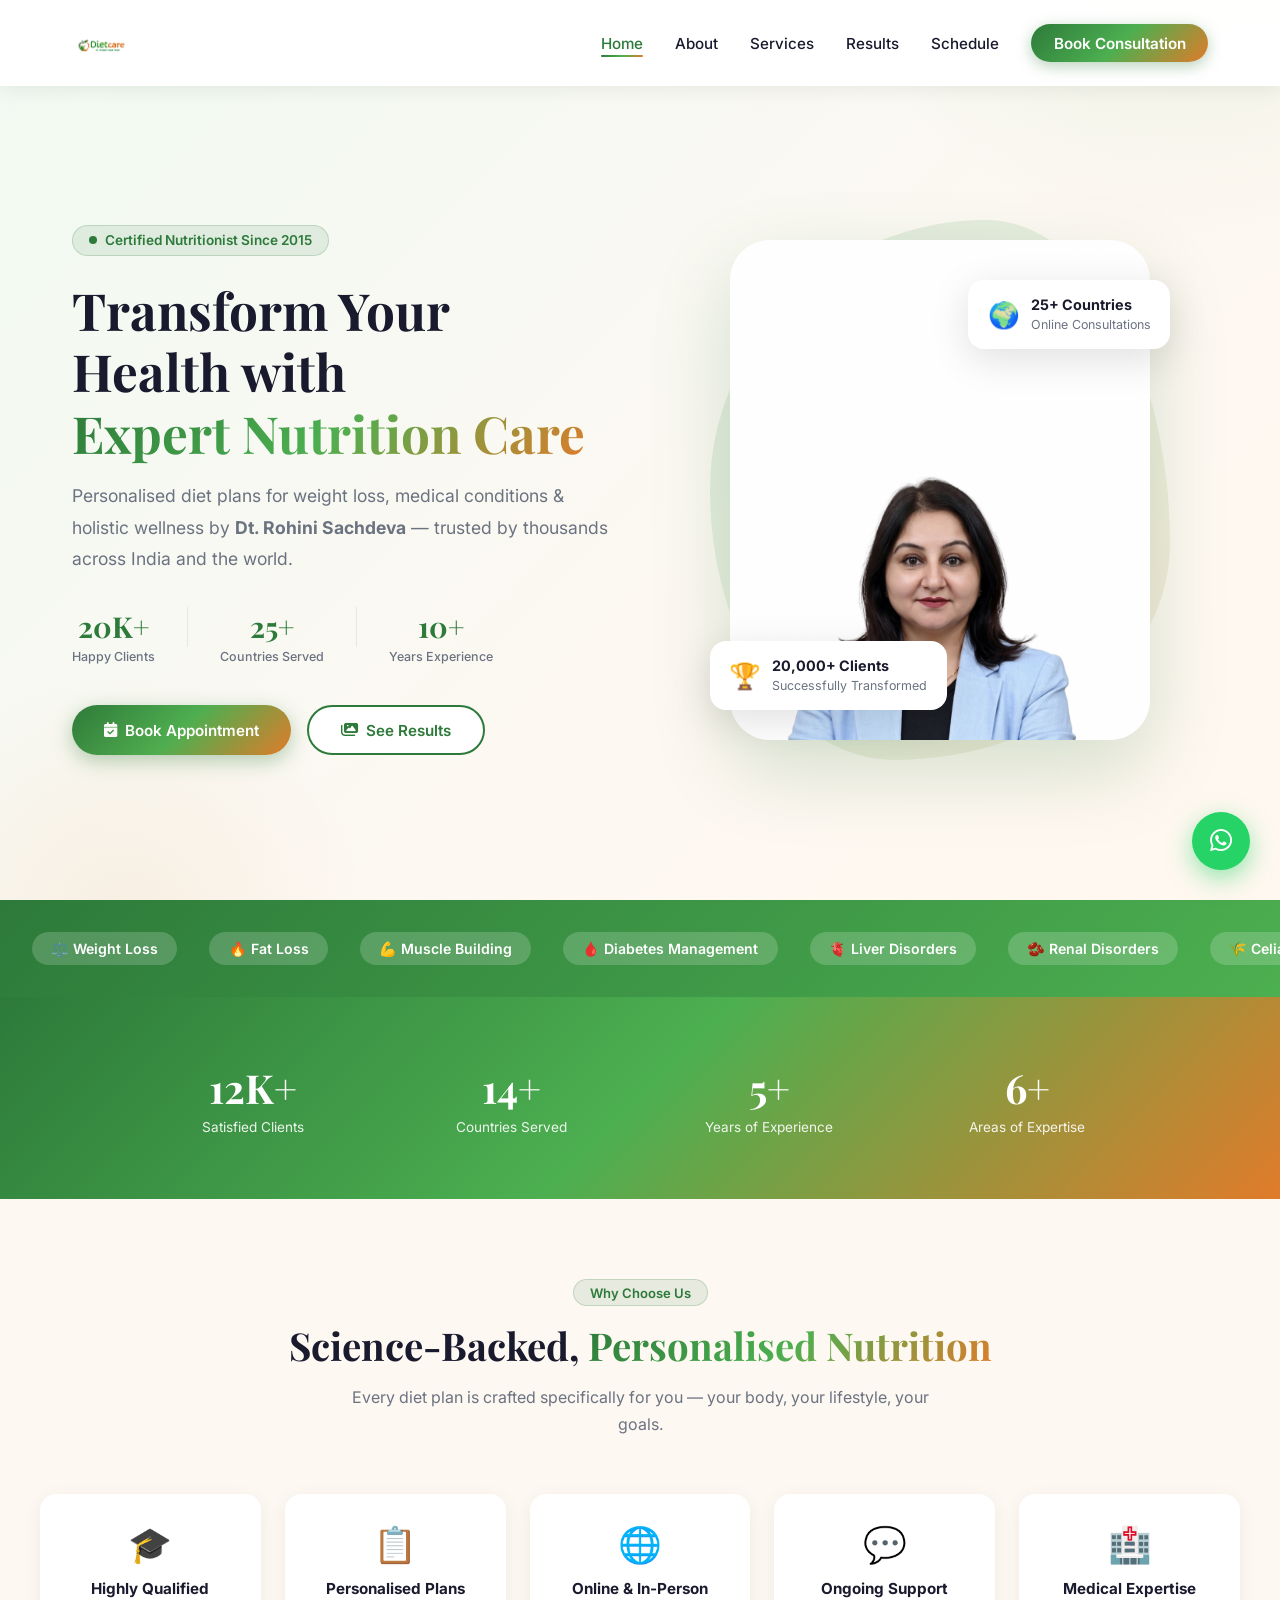
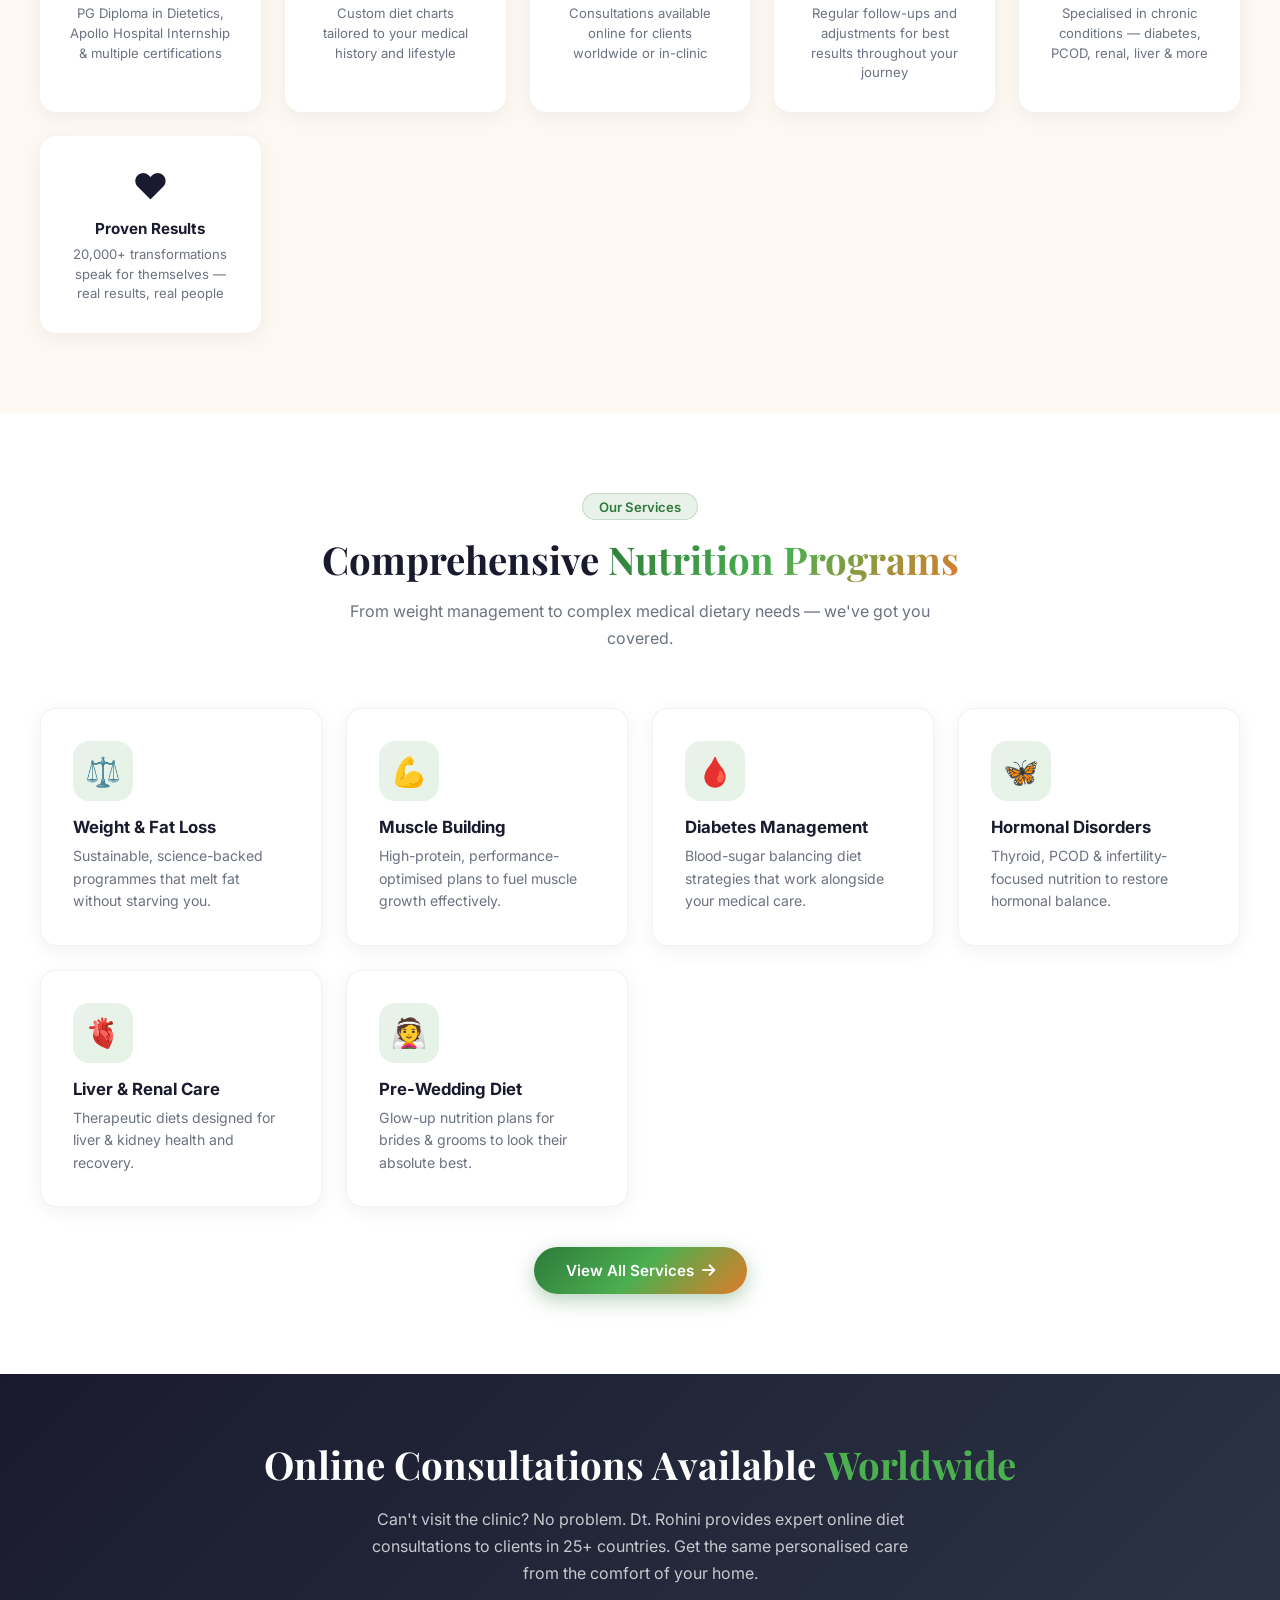
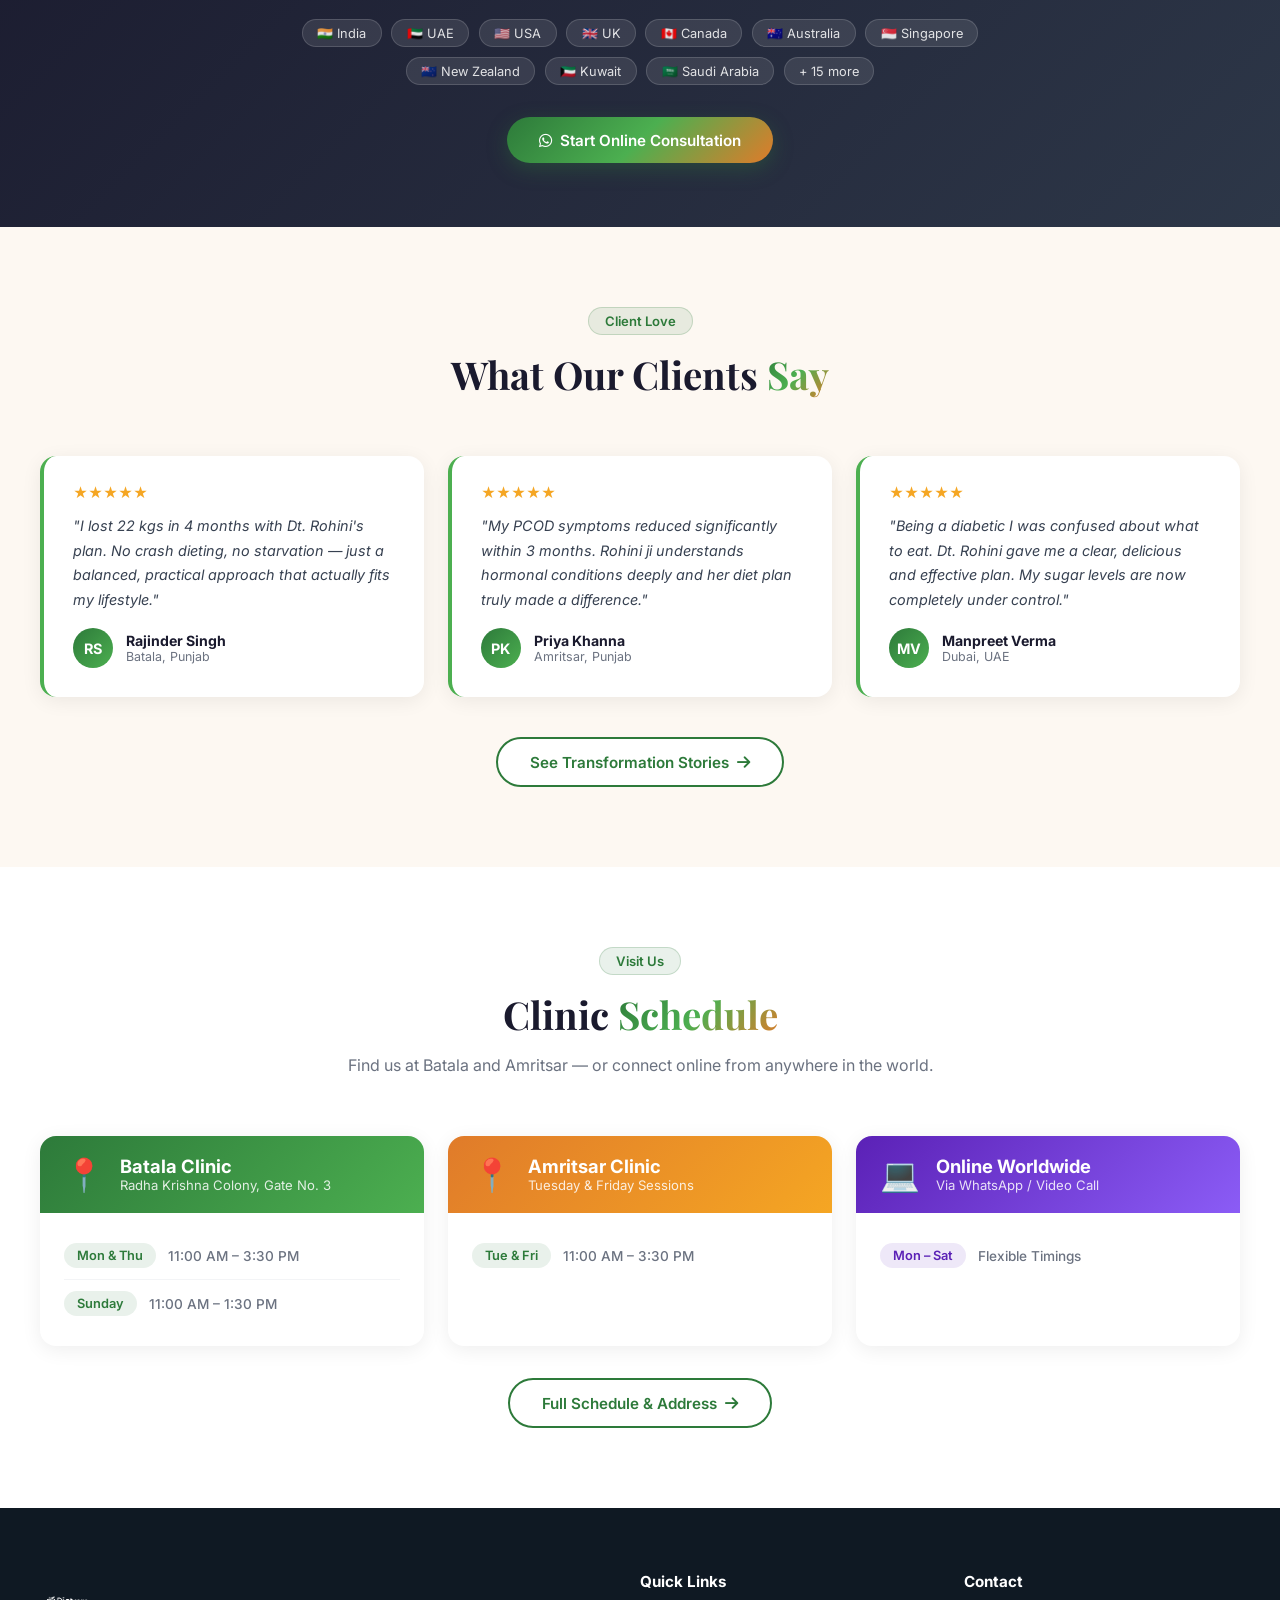
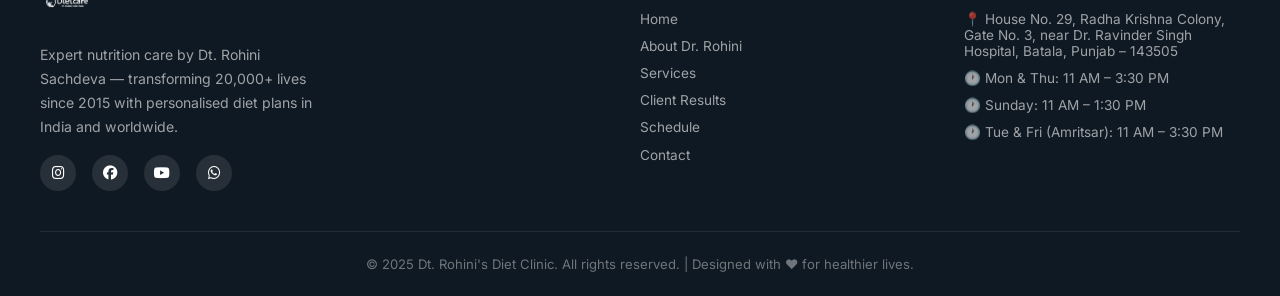
==== index.html @ 68a76085 "Initial commit: Rohini Diet Clinic Website" ====
<!DOCTYPE html>
<html lang="en">
<head>
  <meta charset="UTF-8"/>
  <meta name="viewport" content="width=device-width, initial-scale=1.0"/>
  <title>Dt. Rohini's Diet Clinic | Expert Nutritionist in Batala & Amritsar</title>
  <meta name="description" content="Dt. Rohini Sachdeva – Certified Nutritionist since 2015. 20,000+ satisfied clients, serving 25+ countries. Weight loss, diabetes, PCOD, renal, liver & more."/>
  <link rel="stylesheet" href="css/style.css"/>
  <link rel="stylesheet" href="https://cdnjs.cloudflare.com/ajax/libs/font-awesome/6.5.0/css/all.min.css"/>
  <style>
    .expertise-strip { background: linear-gradient(135deg,#2d7a3a,#4caf50); padding: 2rem; overflow: hidden; }
    .expertise-scroll { display: flex; gap: 2rem; animation: scroll 22s linear infinite; white-space: nowrap; }
    .expertise-scroll:hover { animation-play-state: paused; }
    @keyframes scroll { 0%{transform:translateX(0)} 100%{transform:translateX(-50%)} }
    .expertise-tag { display: inline-flex; align-items: center; gap: 0.5rem; background: rgba(255,255,255,0.18); color: white; padding: 0.5rem 1.2rem; border-radius: 50px; font-size: 0.88rem; font-weight: 600; flex-shrink:0; }
    .why-grid { display: grid; grid-template-columns: repeat(auto-fill, minmax(220px,1fr)); gap: 1.5rem; margin-top: 2.5rem; }
    .why-card { background: white; border-radius: 16px; padding: 1.8rem; text-align: center; box-shadow: 0 4px 20px rgba(0,0,0,0.06); transition: all 0.3s; }
    .why-card:hover { transform: translateY(-6px); box-shadow: 0 15px 40px rgba(0,0,0,0.12); }
    .why-icon { font-size: 2.2rem; margin-bottom: 0.8rem; }
    .why-card h4 { font-size: 0.95rem; font-weight: 700; color: #1a1a2e; margin-bottom: 0.4rem; }
    .why-card p { font-size: 0.82rem; color: #6b7280; line-height: 1.5; }
    .testimonial-grid { display: grid; grid-template-columns: repeat(auto-fill, minmax(300px,1fr)); gap: 1.5rem; }
    .testimonial-card { background: white; border-radius: 16px; padding: 1.8rem; box-shadow: 0 4px 20px rgba(0,0,0,0.07); border-left: 4px solid #4caf50; }
    .testimonial-stars { color: #f5a623; font-size: 0.9rem; margin-bottom: 0.8rem; }
    .testimonial-text { font-size: 0.9rem; color: #374151; line-height: 1.7; margin-bottom: 1rem; font-style: italic; }
    .testimonial-author { display: flex; align-items: center; gap: 0.8rem; }
    .author-avatar { width: 40px; height: 40px; border-radius: 50%; background: linear-gradient(135deg,#2d7a3a,#4caf50); display: flex; align-items: center; justify-content: center; color: white; font-weight: 700; font-size: 0.9rem; }
    .author-name { font-weight: 700; font-size: 0.88rem; color: #1a1a2e; }
    .author-loc { font-size: 0.78rem; color: #6b7280; }
    .online-banner { background: linear-gradient(135deg,#1a1a2e 0%,#2d3748 100%); padding: 4rem 2rem; text-align: center; color: white; }
    .online-banner h2 { font-family:'Playfair Display',serif; font-size: clamp(1.6rem,3vw,2.4rem); margin-bottom: 1rem; }
    .online-banner p { color: rgba(255,255,255,0.75); max-width: 550px; margin: 0 auto 2rem; line-height:1.7; }
    .countries-row { display: flex; justify-content: center; flex-wrap: wrap; gap: 0.6rem; max-width: 700px; margin: 0 auto 2rem; }
    .country-chip { background: rgba(255,255,255,0.1); color: rgba(255,255,255,0.85); padding: 0.35rem 0.9rem; border-radius: 50px; font-size: 0.8rem; border: 1px solid rgba(255,255,255,0.15); }
  </style>
</head>
<body>

<!-- NAVBAR -->
<nav class="navbar" id="navbar">
  <div class="nav-container">
    <a href="index.html" class="nav-logo"><img src="logo/logo.png" alt="Dt. Rohini's Diet Clinic Logo"/></a>
    <ul class="nav-links" id="navLinks">
      <li><a href="index.html" class="active">Home</a></li>
      <li><a href="about.html">About</a></li>
      <li><a href="services.html">Services</a></li>
      <li><a href="results.html">Results</a></li>
      <li><a href="schedule.html">Schedule</a></li>
      <li><a href="contact.html" class="nav-cta">Book Consultation</a></li>
    </ul>
    <div class="hamburger" id="hamburger" onclick="toggleNav()">
      <span></span><span></span><span></span>
    </div>
  </div>
</nav>

<!-- HERO -->
<section class="hero" id="home">
  <div class="hero-container">
    <div class="hero-text">
      <div class="hero-badge"><span></span> Certified Nutritionist Since 2015</div>
      <h1 class="hero-title">
        Transform Your Health with<br/>
        <span class="highlight">Expert Nutrition Care</span>
      </h1>
      <p class="hero-subtitle">
        Personalised diet plans for weight loss, medical conditions & holistic wellness by <strong>Dt. Rohini Sachdeva</strong> — trusted by thousands across India and the world.
      </p>
      <div class="hero-stats">
        <div class="hero-stat"><span class="num">20K+</span><span class="label">Happy Clients</span></div>
        <div class="hero-stat"><div class="sep"></div></div>
        <div class="hero-stat"><span class="num">25+</span><span class="label">Countries Served</span></div>
        <div class="hero-stat"><div class="sep"></div></div>
        <div class="hero-stat"><span class="num">10+</span><span class="label">Years Experience</span></div>
      </div>
      <div class="hero-actions">
        <a href="contact.html" class="btn-primary"><i class="fa fa-calendar-check"></i> Book Appointment</a>
        <a href="results.html" class="btn-secondary"><i class="fa fa-images"></i> See Results</a>
      </div>
    </div>
    <div class="hero-image">
      <div class="hero-photo-wrap">
        <div class="hero-photo-bg"></div>
        <div class="hero-photo">
          <img src="logo/rohini.jpeg" alt="Dt. Rohini Sachdeva – Expert Nutritionist"/>
        </div>
        <div class="hero-floating-card card-1">
          <div class="card-inner">
            <span class="card-icon">🏆</span>
            <div class="card-text">
              <strong>20,000+ Clients</strong>
              <span>Successfully Transformed</span>
            </div>
          </div>
        </div>
        <div class="hero-floating-card card-2">
          <div class="card-inner">
            <span class="card-icon">🌍</span>
            <div class="card-text">
              <strong>25+ Countries</strong>
              <span>Online Consultations</span>
            </div>
          </div>
        </div>
      </div>
    </div>
  </div>
</section>

<!-- EXPERTISE STRIP -->
<div class="expertise-strip">
  <div class="expertise-scroll" id="expertiseScroll">
    <span class="expertise-tag">⚖️ Weight Loss</span>
    <span class="expertise-tag">🔥 Fat Loss</span>
    <span class="expertise-tag">💪 Muscle Building</span>
    <span class="expertise-tag">🩸 Diabetes Management</span>
    <span class="expertise-tag">🫀 Liver Disorders</span>
    <span class="expertise-tag">🫘 Renal Disorders</span>
    <span class="expertise-tag">🌾 Celiac Disease</span>
    <span class="expertise-tag">🦋 Thyroid</span>
    <span class="expertise-tag">🌸 PCOD</span>
    <span class="expertise-tag">👰 Pre-Wedding Diet</span>
    <span class="expertise-tag">🦴 Arthritis</span>
    <span class="expertise-tag">🤱 Infertility Diet</span>
    <!-- duplicate for seamless loop -->
    <span class="expertise-tag">⚖️ Weight Loss</span>
    <span class="expertise-tag">🔥 Fat Loss</span>
    <span class="expertise-tag">💪 Muscle Building</span>
    <span class="expertise-tag">🩸 Diabetes Management</span>
    <span class="expertise-tag">🫀 Liver Disorders</span>
    <span class="expertise-tag">🫘 Renal Disorders</span>
    <span class="expertise-tag">🌾 Celiac Disease</span>
    <span class="expertise-tag">🦋 Thyroid</span>
    <span class="expertise-tag">🌸 PCOD</span>
    <span class="expertise-tag">👰 Pre-Wedding Diet</span>
    <span class="expertise-tag">🦴 Arthritis</span>
    <span class="expertise-tag">🤱 Infertility Diet</span>
  </div>
</div>

<!-- STATS -->
<div class="stats-banner">
  <div class="stats-inner">
    <div class="stat-item"><span class="stat-num" data-target="20000">0</span><div class="stat-lbl">Satisfied Clients</div></div>
    <div class="stat-item"><span class="stat-num" data-target="25">0</span><div class="stat-lbl">Countries Served</div></div>
    <div class="stat-item"><span class="stat-num" data-target="10">0</span><div class="stat-lbl">Years of Experience</div></div>
    <div class="stat-item"><span class="stat-num" data-target="12">0</span><div class="stat-lbl">Areas of Expertise</div></div>
  </div>
</div>

<!-- WHY CHOOSE US -->
<section class="section section-alt">
  <div class="container">
    <div class="section-header">
      <div class="section-tag">Why Choose Us</div>
      <h2 class="section-title">Science-Backed, <span class="gradient-text">Personalised Nutrition</span></h2>
      <p class="section-subtitle">Every diet plan is crafted specifically for you — your body, your lifestyle, your goals.</p>
    </div>
    <div class="why-grid">
      <div class="why-card"><div class="why-icon">🎓</div><h4>Highly Qualified</h4><p>PG Diploma in Dietetics, Apollo Hospital Internship & multiple certifications</p></div>
      <div class="why-card"><div class="why-icon">📋</div><h4>Personalised Plans</h4><p>Custom diet charts tailored to your medical history and lifestyle</p></div>
      <div class="why-card"><div class="why-icon">🌐</div><h4>Online & In-Person</h4><p>Consultations available online for clients worldwide or in-clinic</p></div>
      <div class="why-card"><div class="why-icon">💬</div><h4>Ongoing Support</h4><p>Regular follow-ups and adjustments for best results throughout your journey</p></div>
      <div class="why-card"><div class="why-icon">🏥</div><h4>Medical Expertise</h4><p>Specialised in chronic conditions — diabetes, PCOD, renal, liver & more</p></div>
      <div class="why-card"><div class="why-icon">❤️</div><h4>Proven Results</h4><p>20,000+ transformations speak for themselves — real results, real people</p></div>
    </div>
  </div>
</section>

<!-- SERVICES PREVIEW -->
<section class="section">
  <div class="container">
    <div class="section-header">
      <div class="section-tag">Our Services</div>
      <h2 class="section-title">Comprehensive <span class="gradient-text">Nutrition Programs</span></h2>
      <p class="section-subtitle">From weight management to complex medical dietary needs — we've got you covered.</p>
    </div>
    <div class="services-grid">
      <div class="service-card"><div class="service-icon">⚖️</div><h3>Weight & Fat Loss</h3><p>Sustainable, science-backed programmes that melt fat without starving you.</p></div>
      <div class="service-card"><div class="service-icon">💪</div><h3>Muscle Building</h3><p>High-protein, performance-optimised plans to fuel muscle growth effectively.</p></div>
      <div class="service-card"><div class="service-icon">🩸</div><h3>Diabetes Management</h3><p>Blood-sugar balancing diet strategies that work alongside your medical care.</p></div>
      <div class="service-card"><div class="service-icon">🦋</div><h3>Hormonal Disorders</h3><p>Thyroid, PCOD & infertility-focused nutrition to restore hormonal balance.</p></div>
      <div class="service-card"><div class="service-icon">🫀</div><h3>Liver & Renal Care</h3><p>Therapeutic diets designed for liver & kidney health and recovery.</p></div>
      <div class="service-card"><div class="service-icon">👰</div><h3>Pre-Wedding Diet</h3><p>Glow-up nutrition plans for brides & grooms to look their absolute best.</p></div>
    </div>
    <div style="text-align:center;margin-top:2.5rem;">
      <a href="services.html" class="btn-primary">View All Services <i class="fa fa-arrow-right"></i></a>
    </div>
  </div>
</section>

<!-- ONLINE SERVICES -->
<div class="online-banner">
  <h2>Online Consultations Available <span style="color:#4caf50">Worldwide</span></h2>
  <p>Can't visit the clinic? No problem. Dt. Rohini provides expert online diet consultations to clients in 25+ countries. Get the same personalised care from the comfort of your home.</p>
  <div class="countries-row">
    <span class="country-chip">🇮🇳 India</span><span class="country-chip">🇦🇪 UAE</span><span class="country-chip">🇺🇸 USA</span>
    <span class="country-chip">🇬🇧 UK</span><span class="country-chip">🇨🇦 Canada</span><span class="country-chip">🇦🇺 Australia</span>
    <span class="country-chip">🇸🇬 Singapore</span><span class="country-chip">🇳🇿 New Zealand</span><span class="country-chip">🇰🇼 Kuwait</span>
    <span class="country-chip">🇸🇦 Saudi Arabia</span><span class="country-chip">+ 15 more</span>
  </div>
  <a href="contact.html" class="btn-primary"><i class="fab fa-whatsapp"></i> Start Online Consultation</a>
</div>

<!-- TESTIMONIALS -->
<section class="section section-alt">
  <div class="container">
    <div class="section-header">
      <div class="section-tag">Client Love</div>
      <h2 class="section-title">What Our Clients <span class="gradient-text">Say</span></h2>
    </div>
    <div class="testimonial-grid">
      <div class="testimonial-card">
        <div class="testimonial-stars">★★★★★</div>
        <p class="testimonial-text">"I lost 22 kgs in 4 months with Dt. Rohini's plan. No crash dieting, no starvation — just a balanced, practical approach that actually fits my lifestyle."</p>
        <div class="testimonial-author"><div class="author-avatar">RS</div><div><div class="author-name">Rajinder Singh</div><div class="author-loc">Batala, Punjab</div></div></div>
      </div>
      <div class="testimonial-card">
        <div class="testimonial-stars">★★★★★</div>
        <p class="testimonial-text">"My PCOD symptoms reduced significantly within 3 months. Rohini ji understands hormonal conditions deeply and her diet plan truly made a difference."</p>
        <div class="testimonial-author"><div class="author-avatar">PK</div><div><div class="author-name">Priya Khanna</div><div class="author-loc">Amritsar, Punjab</div></div></div>
      </div>
      <div class="testimonial-card">
        <div class="testimonial-stars">★★★★★</div>
        <p class="testimonial-text">"Being a diabetic I was confused about what to eat. Dt. Rohini gave me a clear, delicious and effective plan. My sugar levels are now completely under control."</p>
        <div class="testimonial-author"><div class="author-avatar">MV</div><div><div class="author-name">Manpreet Verma</div><div class="author-loc">Dubai, UAE</div></div></div>
      </div>
    </div>
    <div style="text-align:center;margin-top:2.5rem;">
      <a href="results.html" class="btn-secondary">See Transformation Stories <i class="fa fa-arrow-right"></i></a>
    </div>
  </div>
</section>

<!-- SCHEDULE PREVIEW -->
<section class="section">
  <div class="container">
    <div class="section-header">
      <div class="section-tag">Visit Us</div>
      <h2 class="section-title">Clinic <span class="gradient-text">Schedule</span></h2>
      <p class="section-subtitle">Find us at Batala and Amritsar — or connect online from anywhere in the world.</p>
    </div>
    <div class="schedule-cards">
      <div class="schedule-card">
        <div class="schedule-header batala">
          <span class="schedule-header-icon">📍</span>
          <div><h3>Batala Clinic</h3><p>Radha Krishna Colony, Gate No. 3</p></div>
        </div>
        <div class="schedule-body">
          <div class="schedule-row"><span class="day-badge">Mon & Thu</span><span class="schedule-time">11:00 AM – 3:30 PM</span></div>
          <div class="schedule-row"><span class="day-badge">Sunday</span><span class="schedule-time">11:00 AM – 1:30 PM</span></div>
        </div>
      </div>
      <div class="schedule-card">
        <div class="schedule-header amritsar">
          <span class="schedule-header-icon">📍</span>
          <div><h3>Amritsar Clinic</h3><p>Tuesday & Friday Sessions</p></div>
        </div>
        <div class="schedule-body">
          <div class="schedule-row"><span class="day-badge amritsar">Tue & Fri</span><span class="schedule-time">11:00 AM – 3:30 PM</span></div>
        </div>
      </div>
      <div class="schedule-card">
        <div class="schedule-header online">
          <span class="schedule-header-icon">💻</span>
          <div><h3>Online Worldwide</h3><p>Via WhatsApp / Video Call</p></div>
        </div>
        <div class="schedule-body">
          <div class="schedule-row"><span class="day-badge" style="background:rgba(91,33,182,0.1);color:#5b21b6;">Mon – Sat</span><span class="schedule-time">Flexible Timings</span></div>
        </div>
      </div>
    </div>
    <div style="text-align:center;margin-top:2rem;">
      <a href="schedule.html" class="btn-secondary">Full Schedule & Address <i class="fa fa-arrow-right"></i></a>
    </div>
  </div>
</section>

<!-- FOOTER -->
<footer class="footer">
  <div class="footer-grid">
    <div class="footer-brand">
      <img src="logo/logo.png" alt="Dt. Rohini's Diet Clinic"/>
      <p>Expert nutrition care by Dt. Rohini Sachdeva — transforming 20,000+ lives since 2015 with personalised diet plans in India and worldwide.</p>
      <div class="social-links">
        <a href="#" class="social-link"><i class="fab fa-instagram"></i></a>
        <a href="#" class="social-link"><i class="fab fa-facebook"></i></a>
        <a href="#" class="social-link"><i class="fab fa-youtube"></i></a>
        <a href="#" class="social-link"><i class="fab fa-whatsapp"></i></a>
      </div>
    </div>
    <div class="footer-col">
      <h4>Quick Links</h4>
      <a href="index.html">Home</a>
      <a href="about.html">About Dr. Rohini</a>
      <a href="services.html">Services</a>
      <a href="results.html">Client Results</a>
      <a href="schedule.html">Schedule</a>
      <a href="contact.html">Contact</a>
    </div>
    <div class="footer-col">
      <h4>Contact</h4>
      <span>📍 House No. 29, Radha Krishna Colony, Gate No. 3, near Dr. Ravinder Singh Hospital, Batala, Punjab – 143505</span>
      <span style="margin-top:0.5rem;">🕐 Mon & Thu: 11 AM – 3:30 PM</span>
      <span>🕐 Sunday: 11 AM – 1:30 PM</span>
      <span>🕐 Tue & Fri (Amritsar): 11 AM – 3:30 PM</span>
    </div>
  </div>
  <div class="footer-bottom">
    <p>© 2025 Dt. Rohini's Diet Clinic. All rights reserved. | Designed with ❤️ for healthier lives.</p>
  </div>
</footer>

<a href="https://wa.me/91XXXXXXXXXX" class="whatsapp-fab" title="Chat on WhatsApp" target="_blank">
  <i class="fab fa-whatsapp"></i>
</a>

<script src="js/main.js"></script>
</body>
</html>
---- css/style.css ----
@import url('https://fonts.googleapis.com/css2?family=Playfair+Display:wght@400;600;700&family=Inter:wght@300;400;500;600;700&display=swap');

:root {
  --green: #2d7a3a;
  --green-light: #4caf50;
  --orange: #e07b2a;
  --orange-light: #f5a623;
  --cream: #fdf8f2;
  --white: #ffffff;
  --dark: #1a1a2e;
  --gray: #6b7280;
  --light-gray: #f3f4f6;
  --gradient: linear-gradient(135deg, #2d7a3a 0%, #4caf50 50%, #e07b2a 100%);
  --shadow: 0 10px 40px rgba(0,0,0,0.12);
  --shadow-lg: 0 20px 60px rgba(0,0,0,0.18);
  --radius: 16px;
  --transition: all 0.35s cubic-bezier(0.4,0,0.2,1);
}

*, *::before, *::after { box-sizing: border-box; margin: 0; padding: 0; }
html { scroll-behavior: smooth; }
body { font-family: 'Inter', sans-serif; color: var(--dark); background: var(--white); overflow-x: hidden; }
a { text-decoration: none; color: inherit; }
img { max-width: 100%; display: block; }
ul { list-style: none; }

/* ── NAVBAR ── */
.navbar {
  position: fixed; top: 0; left: 0; right: 0; z-index: 1000;
  background: rgba(255,255,255,0.96);
  backdrop-filter: blur(20px);
  box-shadow: 0 2px 20px rgba(0,0,0,0.08);
  transition: var(--transition);
}
.nav-container {
  max-width: 1200px; margin: auto;
  display: flex; align-items: center; justify-content: space-between;
  padding: 0.8rem 2rem;
}
.nav-logo img { height: 60px; width: auto; }
.nav-links { display: flex; align-items: center; gap: 2rem; }
.nav-links a {
  font-weight: 500; font-size: 0.95rem; color: var(--dark);
  position: relative; transition: var(--transition);
}
.nav-links a::after {
  content: ''; position: absolute; bottom: -4px; left: 0; width: 0; height: 2px;
  background: var(--gradient); border-radius: 2px; transition: var(--transition);
}
.nav-links a:hover { color: var(--green); }
.nav-links a:hover::after, .nav-links a.active::after { width: 100%; }
.nav-links a.active { color: var(--green); }
.nav-cta {
  background: var(--gradient); color: white !important; padding: 0.6rem 1.4rem;
  border-radius: 50px; font-weight: 600 !important; box-shadow: 0 4px 15px rgba(45,122,58,0.35);
  transition: var(--transition) !important;
}
.nav-cta:hover { transform: translateY(-2px); box-shadow: 0 8px 25px rgba(45,122,58,0.45) !important; }
.nav-cta::after { display: none !important; }
.hamburger { display: none; flex-direction: column; gap: 5px; cursor: pointer; padding: 4px; }
.hamburger span { width: 24px; height: 2px; background: var(--dark); border-radius: 2px; transition: var(--transition); }

/* ── HERO ── */
.hero {
  min-height: 100vh; padding-top: 80px;
  background: linear-gradient(135deg, #f0faf2 0%, #fdf8f2 60%, #fff8f0 100%);
  display: flex; align-items: center; position: relative; overflow: hidden;
}
.hero::before {
  content: ''; position: absolute; top: -50%; right: -20%;
  width: 700px; height: 700px; border-radius: 50%;
  background: radial-gradient(circle, rgba(76,175,80,0.1) 0%, transparent 70%);
}
.hero::after {
  content: ''; position: absolute; bottom: -30%; left: -10%;
  width: 500px; height: 500px; border-radius: 50%;
  background: radial-gradient(circle, rgba(224,123,42,0.08) 0%, transparent 70%);
}
.hero-container {
  max-width: 1200px; margin: auto; padding: 4rem 2rem;
  display: grid; grid-template-columns: 1fr 1fr; gap: 4rem; align-items: center;
}
.hero-badge {
  display: inline-flex; align-items: center; gap: 0.5rem;
  background: rgba(45,122,58,0.1); color: var(--green);
  padding: 0.4rem 1rem; border-radius: 50px; font-size: 0.85rem; font-weight: 600;
  margin-bottom: 1.5rem; border: 1px solid rgba(45,122,58,0.2);
}
.hero-badge span { width: 8px; height: 8px; background: var(--green); border-radius: 50%; animation: pulse 2s infinite; }
@keyframes pulse { 0%,100%{opacity:1;transform:scale(1)} 50%{opacity:0.5;transform:scale(1.3)} }
.hero-title {
  font-family: 'Playfair Display', serif;
  font-size: clamp(2.2rem, 4vw, 3.5rem);
  font-weight: 700; line-height: 1.2; margin-bottom: 1rem;
}
.hero-title .highlight {
  background: var(--gradient); -webkit-background-clip: text; -webkit-text-fill-color: transparent;
}
.hero-subtitle { font-size: 1.1rem; color: var(--gray); line-height: 1.8; margin-bottom: 2rem; }
.hero-stats {
  display: flex; gap: 2rem; margin-bottom: 2.5rem; flex-wrap: wrap;
}
.hero-stat { text-align: center; }
.hero-stat .num {
  font-family: 'Playfair Display', serif; font-size: 1.8rem; font-weight: 700; color: var(--green);
  display: block;
}
.hero-stat .label { font-size: 0.78rem; color: var(--gray); font-weight: 500; }
.hero-stat .sep { width: 1px; height: 40px; background: #e5e7eb; align-self: center; }
.hero-actions { display: flex; gap: 1rem; flex-wrap: wrap; }
.btn-primary {
  background: var(--gradient); color: white; padding: 0.85rem 2rem;
  border-radius: 50px; font-weight: 600; font-size: 0.95rem;
  box-shadow: 0 6px 20px rgba(45,122,58,0.35); transition: var(--transition);
  display: inline-flex; align-items: center; gap: 0.5rem;
}
.btn-primary:hover { transform: translateY(-3px); box-shadow: 0 12px 30px rgba(45,122,58,0.45); }
.btn-secondary {
  background: white; color: var(--green); padding: 0.85rem 2rem;
  border-radius: 50px; font-weight: 600; font-size: 0.95rem;
  border: 2px solid var(--green); transition: var(--transition);
  display: inline-flex; align-items: center; gap: 0.5rem;
}
.btn-secondary:hover { background: var(--green); color: white; transform: translateY(-3px); }
.hero-image { position: relative; display: flex; justify-content: center; }
.hero-photo-wrap {
  position: relative; width: 420px; max-width: 100%;
}
.hero-photo-bg {
  position: absolute; inset: -20px;
  background: var(--gradient); border-radius: 60% 40% 60% 40% / 50% 60% 40% 50%;
  opacity: 0.12; animation: morph 8s ease-in-out infinite;
}
@keyframes morph {
  0%,100%{border-radius:60% 40% 60% 40% / 50% 60% 40% 50%}
  50%{border-radius:40% 60% 40% 60% / 60% 40% 60% 40%}
}
.hero-photo {
  position: relative; border-radius: 40px;
  box-shadow: 0 30px 80px rgba(45,122,58,0.2);
  overflow: hidden; z-index: 1;
}
.hero-photo img { width: 100%; height: 500px; object-fit: cover; object-position: center top; }
.hero-floating-card {
  position: absolute; background: white; border-radius: 16px; padding: 1rem 1.2rem;
  box-shadow: var(--shadow); z-index: 2; animation: float 4s ease-in-out infinite;
}
@keyframes float { 0%,100%{transform:translateY(0)} 50%{transform:translateY(-10px)} }
.card-1 { bottom: 30px; left: -20px; }
.card-2 { top: 40px; right: -20px; animation-delay: 2s; }
.card-inner { display: flex; align-items: center; gap: 0.7rem; }
.card-icon { font-size: 1.6rem; }
.card-text strong { display: block; font-size: 0.9rem; font-weight: 700; color: var(--dark); }
.card-text span { font-size: 0.78rem; color: var(--gray); }

/* ── SECTIONS ── */
.section { padding: 5rem 2rem; }
.section-alt { background: var(--cream); }
.container { max-width: 1200px; margin: auto; }
.section-header { text-align: center; margin-bottom: 3.5rem; }
.section-tag {
  display: inline-block; background: rgba(45,122,58,0.1); color: var(--green);
  padding: 0.3rem 1rem; border-radius: 50px; font-size: 0.82rem; font-weight: 600;
  margin-bottom: 0.8rem; border: 1px solid rgba(45,122,58,0.2);
}
.section-title {
  font-family: 'Playfair Display', serif; font-size: clamp(1.8rem, 3vw, 2.6rem);
  font-weight: 700; color: var(--dark); margin-bottom: 0.8rem;
}
.section-subtitle { font-size: 1rem; color: var(--gray); max-width: 600px; margin: auto; line-height: 1.7; }
.gradient-text { background: var(--gradient); -webkit-background-clip: text; -webkit-text-fill-color: transparent; }

/* ── SERVICES ── */
.services-grid { display: grid; grid-template-columns: repeat(auto-fill, minmax(280px, 1fr)); gap: 1.5rem; }
.service-card {
  background: white; border-radius: var(--radius); padding: 2rem;
  box-shadow: 0 4px 20px rgba(0,0,0,0.06); transition: var(--transition);
  border: 1px solid rgba(0,0,0,0.05); cursor: default;
}
.service-card:hover { transform: translateY(-8px); box-shadow: var(--shadow-lg); border-color: rgba(45,122,58,0.2); }
.service-icon {
  width: 60px; height: 60px; border-radius: 16px;
  background: linear-gradient(135deg, rgba(45,122,58,0.1), rgba(76,175,80,0.15));
  display: flex; align-items: center; justify-content: center;
  font-size: 1.8rem; margin-bottom: 1rem;
}
.service-card h3 { font-size: 1.05rem; font-weight: 700; margin-bottom: 0.5rem; color: var(--dark); }
.service-card p { font-size: 0.88rem; color: var(--gray); line-height: 1.6; }

/* ── ABOUT ── */
.about-grid { display: grid; grid-template-columns: 1fr 1fr; gap: 4rem; align-items: center; }
.about-photo { border-radius: 24px; overflow: hidden; box-shadow: var(--shadow-lg); position: relative; }
.about-photo img { width: 100%; height: 520px; object-fit: cover; object-position: center top; }
.about-photo-badge {
  position: absolute; bottom: 24px; left: 24px; right: 24px;
  background: rgba(255,255,255,0.95); backdrop-filter: blur(10px);
  border-radius: 12px; padding: 1rem 1.2rem;
  display: flex; gap: 1.5rem; justify-content: space-around;
}
.about-photo-badge .stat { text-align: center; }
.about-photo-badge .stat strong { display: block; font-size: 1.3rem; font-weight: 700; color: var(--green); }
.about-photo-badge .stat span { font-size: 0.75rem; color: var(--gray); }
.about-content .section-tag { margin-bottom: 1rem; }
.about-content h2 { font-family: 'Playfair Display', serif; font-size: 2.2rem; font-weight: 700; margin-bottom: 1rem; }
.about-content p { color: var(--gray); line-height: 1.8; margin-bottom: 1.2rem; }
.qualifications { margin: 1.5rem 0; }
.qualifications h4 { font-size: 1rem; font-weight: 700; color: var(--dark); margin-bottom: 0.8rem; }
.qual-item {
  display: flex; align-items: flex-start; gap: 0.7rem;
  padding: 0.6rem 0; border-bottom: 1px solid #f3f4f6;
  font-size: 0.9rem; color: var(--dark);
}
.qual-item:last-child { border-bottom: none; }
.qual-icon { color: var(--green); font-size: 1rem; margin-top: 2px; flex-shrink: 0; }

/* ── RESULTS ── */
.results-grid { display: grid; grid-template-columns: repeat(auto-fill, minmax(300px, 1fr)); gap: 1.5rem; }
.result-card {
  border-radius: var(--radius); overflow: hidden;
  box-shadow: 0 4px 20px rgba(0,0,0,0.1); transition: var(--transition); cursor: pointer;
}
.result-card:hover { transform: translateY(-6px) scale(1.02); box-shadow: var(--shadow-lg); }
.result-card img { width: 100%; height: 280px; object-fit: cover; }
.result-label {
  background: var(--gradient); color: white;
  padding: 0.7rem 1rem; text-align: center; font-weight: 600; font-size: 0.9rem;
}

/* ── SCHEDULE ── */
.schedule-cards { display: grid; grid-template-columns: repeat(auto-fit, minmax(280px, 1fr)); gap: 1.5rem; }
.schedule-card {
  background: white; border-radius: var(--radius); overflow: hidden;
  box-shadow: 0 4px 20px rgba(0,0,0,0.07); transition: var(--transition);
}
.schedule-card:hover { transform: translateY(-5px); box-shadow: var(--shadow); }
.schedule-header {
  padding: 1.2rem 1.5rem; display: flex; align-items: center; gap: 1rem;
}
.schedule-header.batala { background: linear-gradient(135deg, #2d7a3a, #4caf50); }
.schedule-header.amritsar { background: linear-gradient(135deg, #e07b2a, #f5a623); }
.schedule-header.online { background: linear-gradient(135deg, #5b21b6, #8b5cf6); }
.schedule-header-icon { font-size: 2rem; }
.schedule-header h3 { color: white; font-size: 1.15rem; font-weight: 700; }
.schedule-header p { color: rgba(255,255,255,0.85); font-size: 0.82rem; }
.schedule-body { padding: 1.2rem 1.5rem; }
.schedule-row {
  display: flex; align-items: center; gap: 0.8rem; padding: 0.7rem 0;
  border-bottom: 1px solid #f3f4f6;
}
.schedule-row:last-child { border-bottom: none; }
.day-badge {
  background: rgba(45,122,58,0.1); color: var(--green);
  padding: 0.3rem 0.8rem; border-radius: 50px; font-size: 0.8rem; font-weight: 600;
  white-space: nowrap;
}
.amritsar .day-badge { background: rgba(224,123,42,0.1); color: var(--orange); }
.schedule-time { font-size: 0.85rem; color: var(--gray); font-weight: 500; }

/* ── CONTACT ── */
.contact-grid { display: grid; grid-template-columns: 1fr 1fr; gap: 3rem; }
.contact-info h3 { font-family: 'Playfair Display', serif; font-size: 1.8rem; font-weight: 700; margin-bottom: 1rem; }
.contact-info p { color: var(--gray); line-height: 1.8; margin-bottom: 1.5rem; }
.contact-items { display: flex; flex-direction: column; gap: 1rem; }
.contact-item { display: flex; gap: 1rem; align-items: flex-start; }
.contact-item-icon {
  width: 44px; height: 44px; background: linear-gradient(135deg, rgba(45,122,58,0.1), rgba(76,175,80,0.15));
  border-radius: 12px; display: flex; align-items: center; justify-content: center;
  font-size: 1.2rem; flex-shrink: 0;
}
.contact-item-text strong { display: block; font-size: 0.85rem; font-weight: 700; color: var(--dark); margin-bottom: 0.2rem; }
.contact-item-text span { font-size: 0.85rem; color: var(--gray); }
.contact-form-wrap {
  background: white; border-radius: var(--radius); padding: 2rem;
  box-shadow: 0 4px 30px rgba(0,0,0,0.08);
}
.contact-form-wrap h3 { font-family: 'Playfair Display', serif; font-size: 1.4rem; margin-bottom: 1.5rem; }
.form-group { margin-bottom: 1.2rem; }
.form-group label { display: block; font-size: 0.85rem; font-weight: 600; color: var(--dark); margin-bottom: 0.4rem; }
.form-group input, .form-group textarea, .form-group select {
  width: 100%; padding: 0.8rem 1rem; border: 1.5px solid #e5e7eb; border-radius: 10px;
  font-family: 'Inter', sans-serif; font-size: 0.9rem; color: var(--dark);
  transition: var(--transition); outline: none; background: var(--cream);
}
.form-group input:focus, .form-group textarea:focus, .form-group select:focus {
  border-color: var(--green); background: white; box-shadow: 0 0 0 3px rgba(45,122,58,0.1);
}
.form-group textarea { resize: vertical; min-height: 100px; }
.form-submit {
  width: 100%; padding: 0.9rem; background: var(--gradient); color: white;
  border: none; border-radius: 50px; font-size: 0.95rem; font-weight: 600;
  cursor: pointer; transition: var(--transition); box-shadow: 0 6px 20px rgba(45,122,58,0.3);
}
.form-submit:hover { transform: translateY(-2px); box-shadow: 0 10px 30px rgba(45,122,58,0.45); }

/* ── STATS BANNER ── */
.stats-banner {
  background: var(--gradient); padding: 4rem 2rem;
  display: flex; justify-content: center;
}
.stats-inner { max-width: 1000px; width: 100%; display: grid; grid-template-columns: repeat(4, 1fr); gap: 2rem; }
.stat-item { text-align: center; color: white; }
.stat-num { font-family: 'Playfair Display', serif; font-size: 2.5rem; font-weight: 700; display: block; }
.stat-lbl { font-size: 0.85rem; opacity: 0.9; margin-top: 0.3rem; }

/* ── FOOTER ── */
.footer { background: #0f1923; color: rgba(255,255,255,0.8); padding: 4rem 2rem 1.5rem; }
.footer-grid { display: grid; grid-template-columns: 2fr 1fr 1fr; gap: 3rem; max-width: 1200px; margin: auto; margin-bottom: 2.5rem; }
.footer-brand img { height: 55px; margin-bottom: 1rem; filter: brightness(0) invert(1); }
.footer-brand p { font-size: 0.88rem; line-height: 1.7; color: rgba(255,255,255,0.6); max-width: 280px; }
.footer-col h4 { font-size: 0.95rem; font-weight: 700; color: white; margin-bottom: 1.2rem; }
.footer-col a, .footer-col span { display: block; font-size: 0.85rem; color: rgba(255,255,255,0.6); margin-bottom: 0.7rem; transition: var(--transition); }
.footer-col a:hover { color: var(--green-light); padding-left: 4px; }
.footer-bottom { border-top: 1px solid rgba(255,255,255,0.08); padding-top: 1.5rem; text-align: center; font-size: 0.82rem; color: rgba(255,255,255,0.4); max-width: 1200px; margin: auto; }
.social-links { display: flex; gap: 1rem; margin-top: 1rem; }
.social-link {
  width: 36px; height: 36px; border-radius: 50%; background: rgba(255,255,255,0.1);
  display: flex; align-items: center; justify-content: center;
  font-size: 0.9rem; transition: var(--transition); color: white;
}
.social-link:hover { background: var(--green); transform: translateY(-3px); }

/* ── WHATSAPP BTN ── */
.whatsapp-fab {
  position: fixed; bottom: 30px; right: 30px; z-index: 999;
  width: 58px; height: 58px; border-radius: 50%;
  background: #25D366; color: white; font-size: 1.6rem;
  display: flex; align-items: center; justify-content: center;
  box-shadow: 0 8px 25px rgba(37,211,102,0.5); transition: var(--transition);
  animation: float 3s ease-in-out infinite;
}
.whatsapp-fab:hover { transform: scale(1.1); box-shadow: 0 12px 35px rgba(37,211,102,0.6); }

/* ── PAGE HERO ── */
.page-hero {
  padding: 160px 2rem 80px;
  background: linear-gradient(135deg, #f0faf2 0%, #fdf8f2 100%);
  text-align: center;
}
.page-hero h1 { font-family: 'Playfair Display', serif; font-size: clamp(2rem, 4vw, 3rem); font-weight: 700; margin-bottom: 0.8rem; }
.page-hero p { color: var(--gray); font-size: 1.05rem; max-width: 550px; margin: auto; }
.breadcrumb { display: flex; justify-content: center; gap: 0.5rem; margin-bottom: 1rem; font-size: 0.85rem; color: var(--gray); }
.breadcrumb a:hover { color: var(--green); }
.breadcrumb span { color: var(--green); }

/* ── MODAL ── */
.modal-overlay {
  position: fixed; inset: 0; background: rgba(0,0,0,0.85); z-index: 9999;
  display: flex; align-items: center; justify-content: center;
  opacity: 0; pointer-events: none; transition: var(--transition);
}
.modal-overlay.open { opacity: 1; pointer-events: all; }
.modal-content { position: relative; max-width: 90vw; max-height: 90vh; }
.modal-content img { border-radius: 12px; max-height: 85vh; object-fit: contain; }
.modal-close {
  position: absolute; top: -16px; right: -16px; width: 36px; height: 36px;
  background: white; border: none; border-radius: 50%; font-size: 1.2rem;
  cursor: pointer; display: flex; align-items: center; justify-content: center;
  box-shadow: 0 4px 15px rgba(0,0,0,0.3); transition: var(--transition);
}
.modal-close:hover { background: #fee2e2; transform: rotate(90deg); }

/* ── RESPONSIVE ── */
@media (max-width: 900px) {
  .hero-container, .about-grid, .contact-grid { grid-template-columns: 1fr; gap: 2.5rem; }
  .hero-image { order: -1; }
  .hero-photo-wrap { width: 340px; }
  .hero-photo img { height: 400px; }
  .stats-inner { grid-template-columns: repeat(2,1fr); }
  .footer-grid { grid-template-columns: 1fr 1fr; }
}
@media (max-width: 768px) {
  .nav-links { display: none; flex-direction: column; position: absolute; top: 100%; left: 0; right: 0; background: white; padding: 1.5rem; box-shadow: 0 10px 30px rgba(0,0,0,0.1); gap: 1rem; }
  .nav-links.open { display: flex; }
  .hamburger { display: flex; }
  .hero-stats { justify-content: center; }
  .hero-actions { justify-content: center; }
}
@media (max-width: 480px) {
  .section { padding: 3.5rem 1.2rem; }
  .stats-inner { grid-template-columns: repeat(2,1fr); gap: 1rem; }
  .stat-num { font-size: 1.8rem; }
  .footer-grid { grid-template-columns: 1fr; }
}
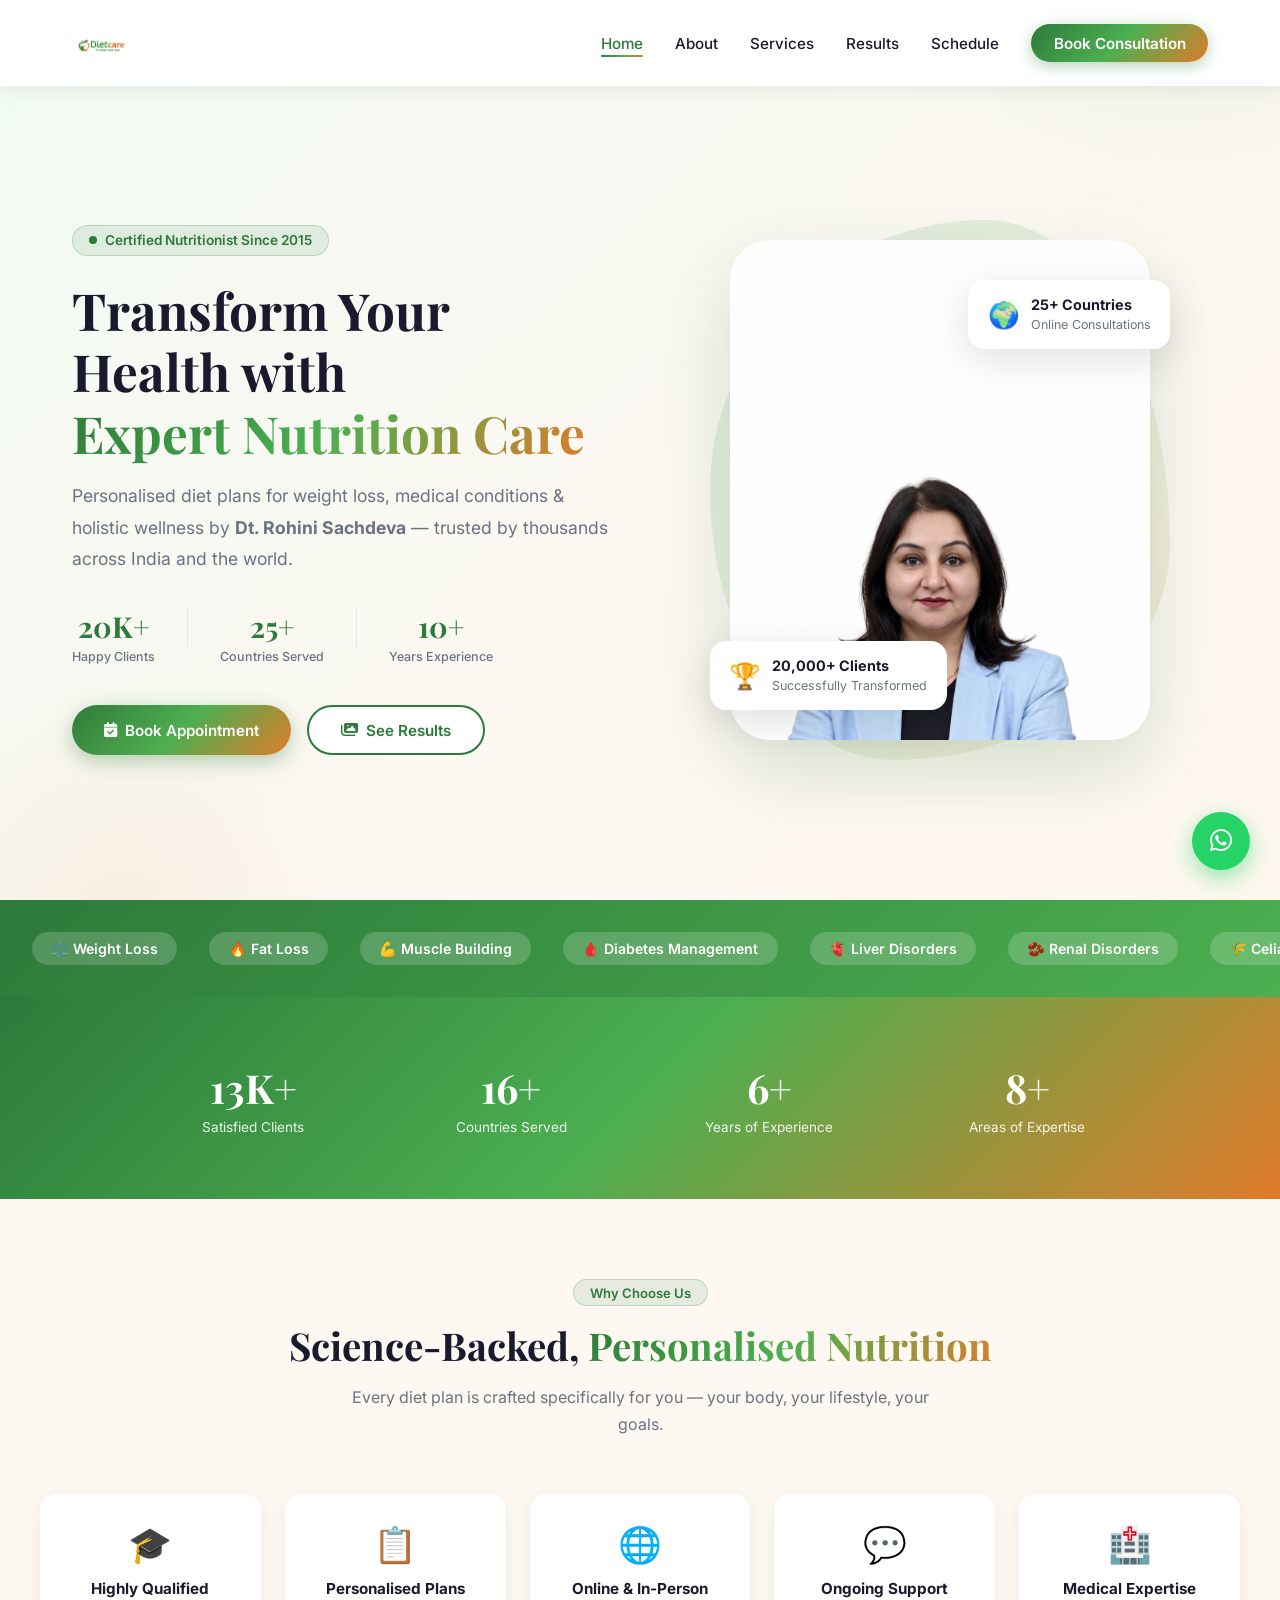
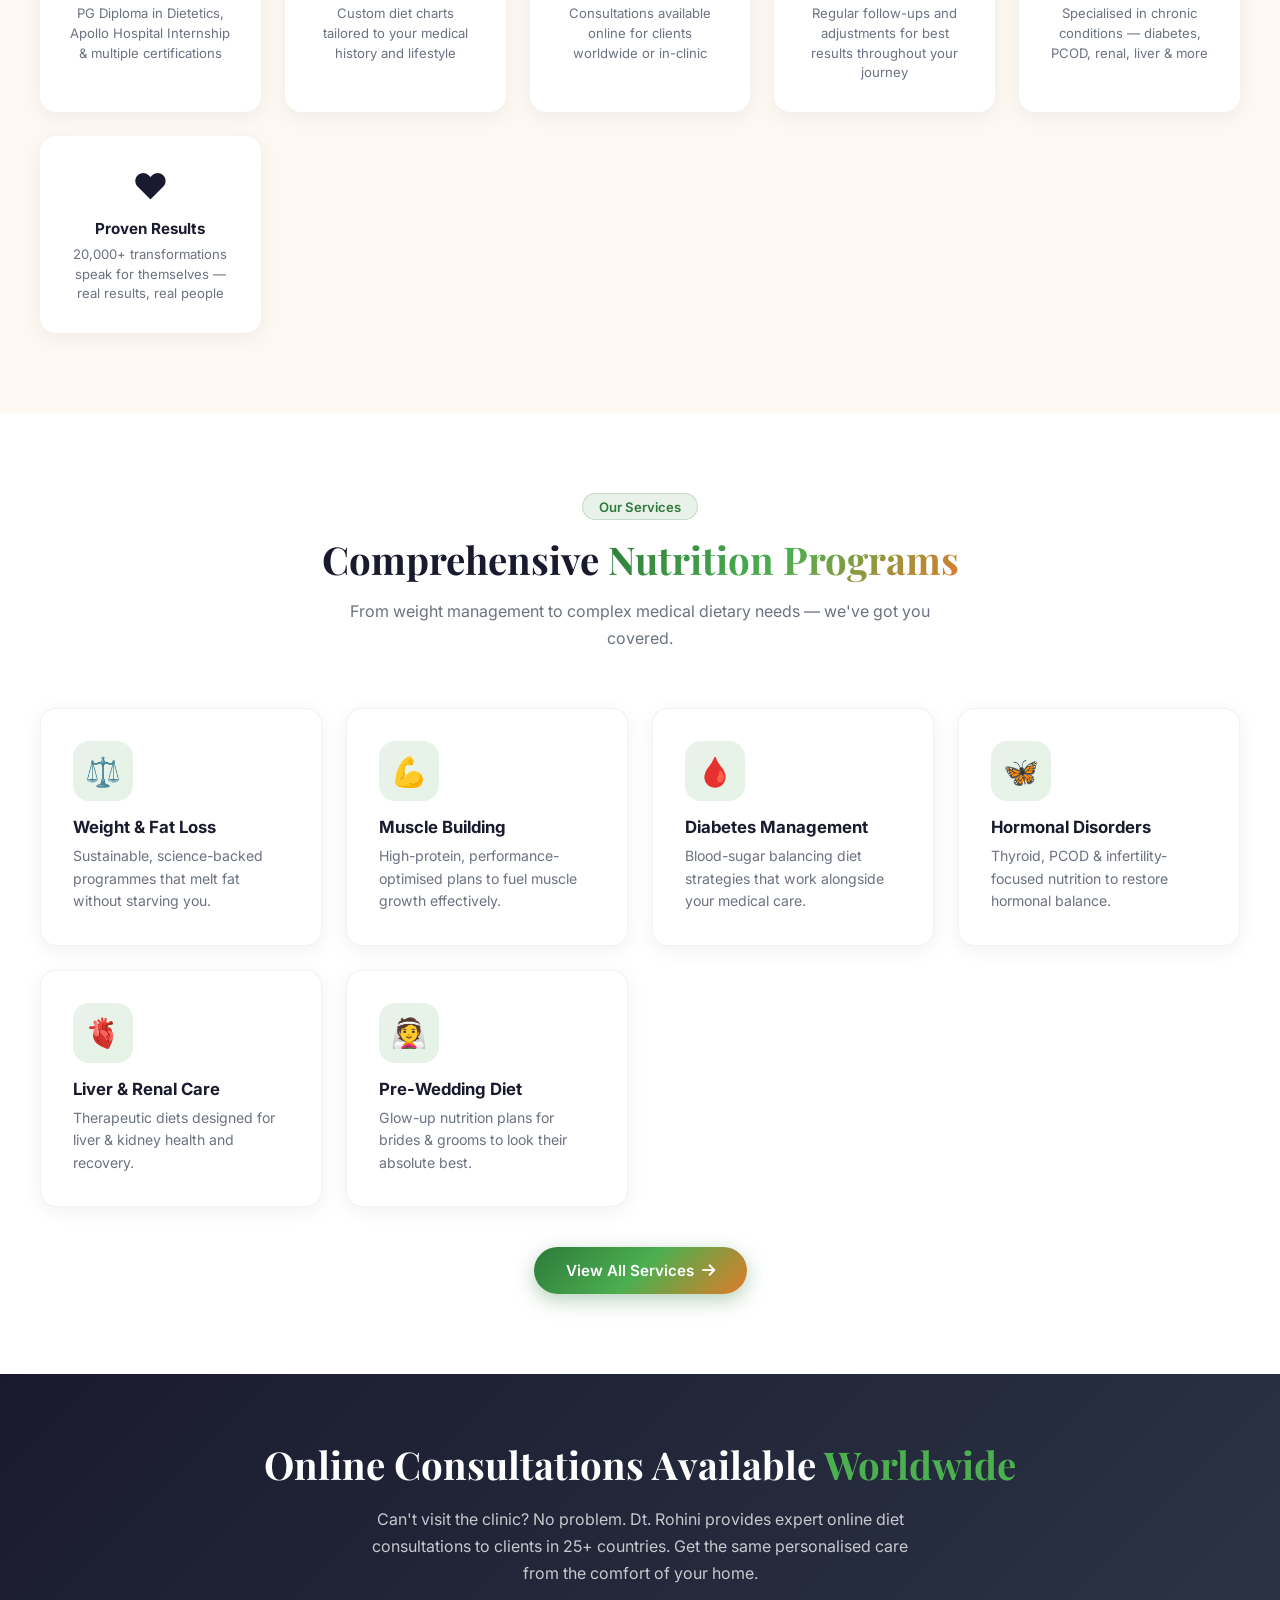
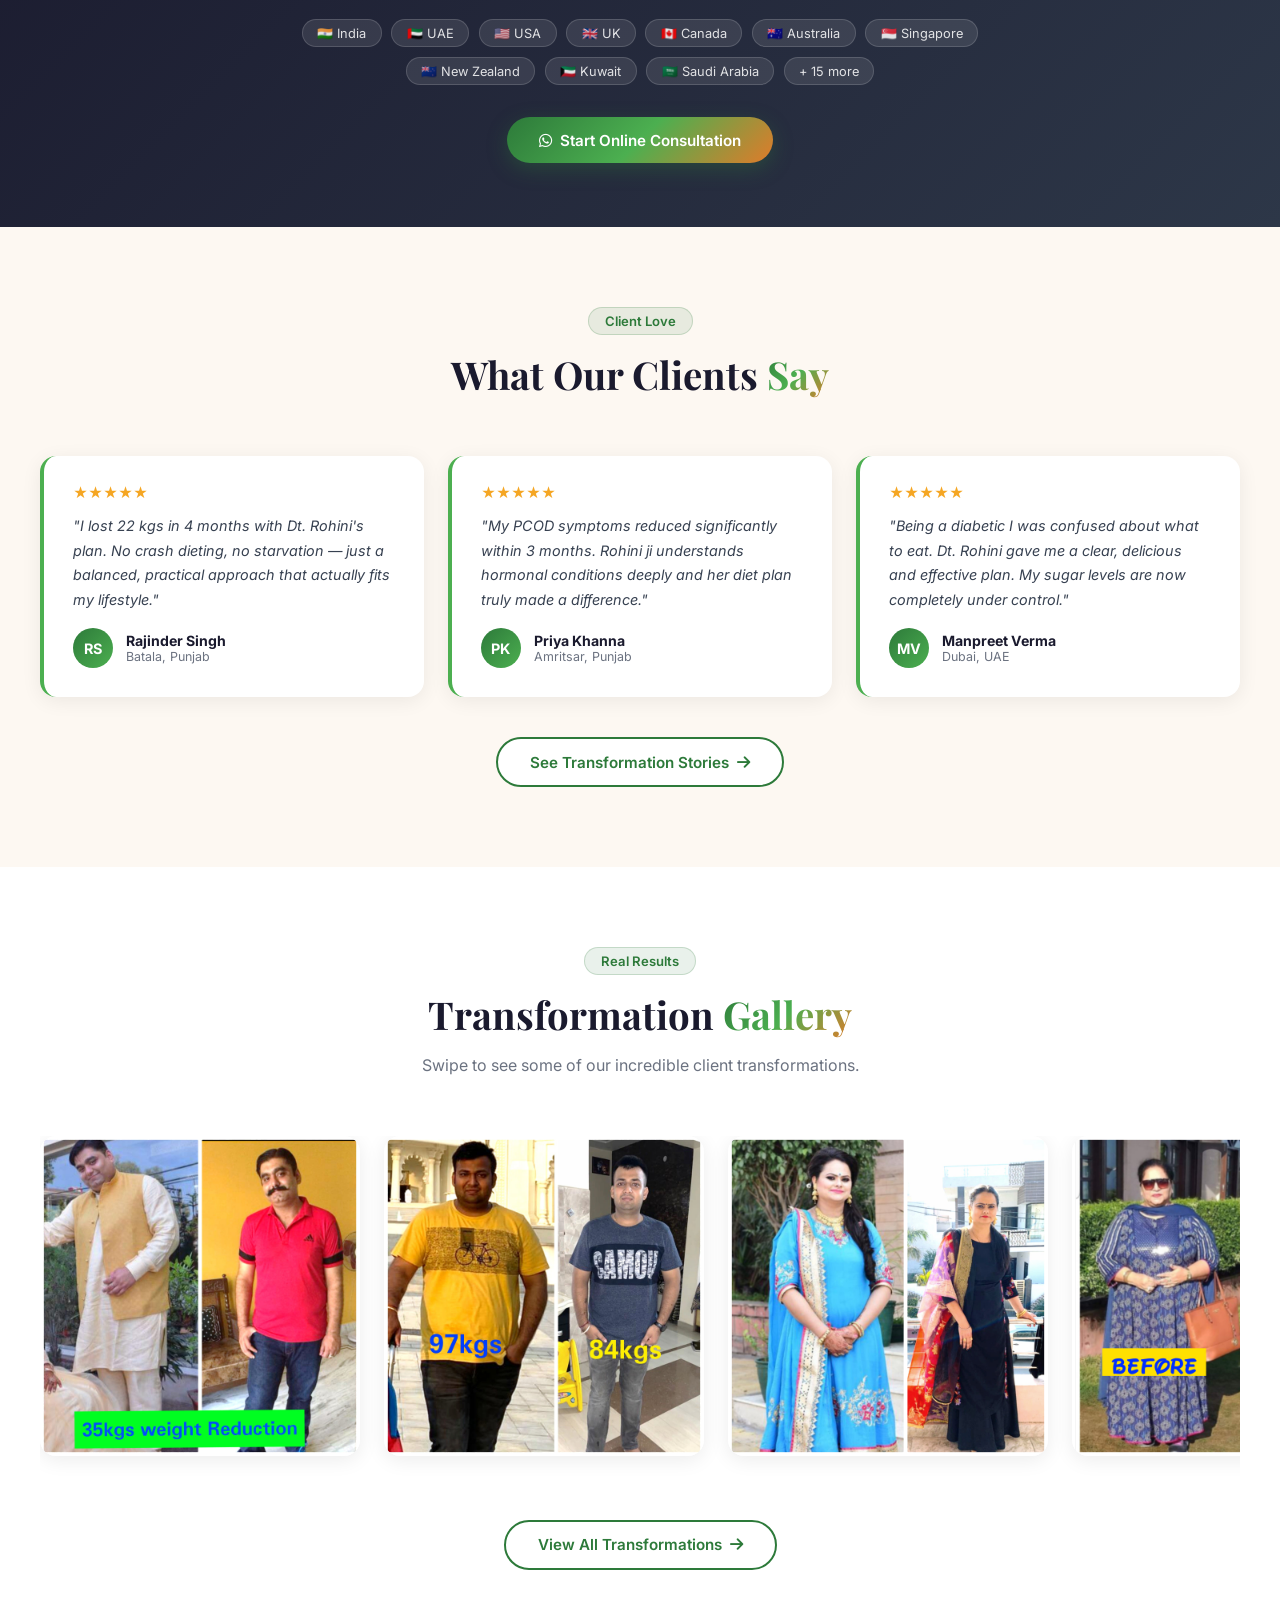
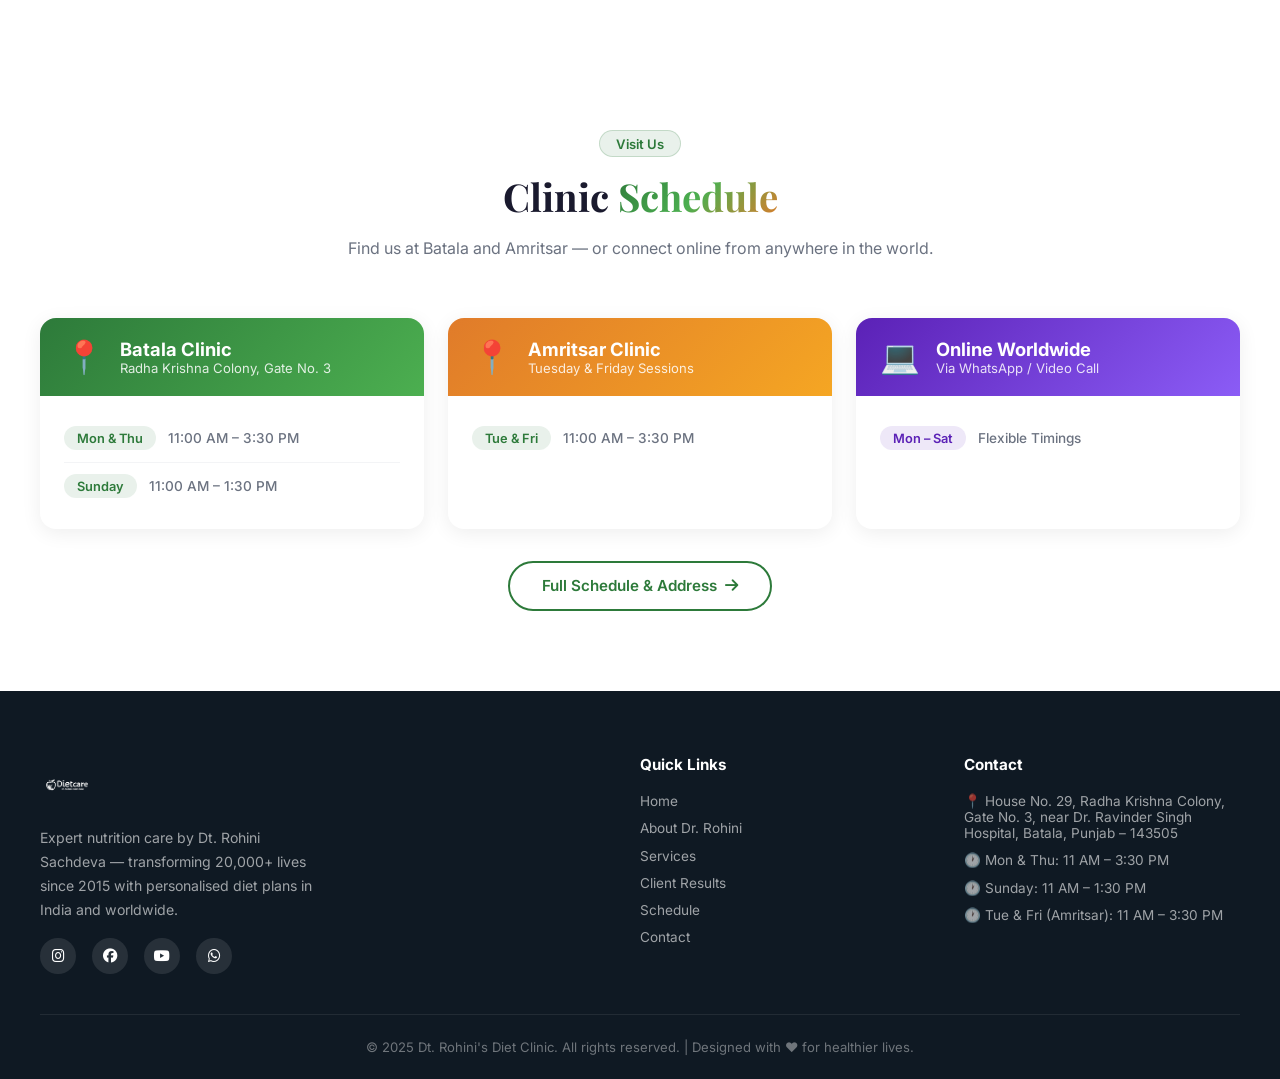
==== commit abe6dcca: "Add before/after scroller to home screen" ====
--- a/index.html
+++ b/index.html
@@ -232,6 +232,28 @@
   </div>
 </section>
 
+<!-- BEFORE/AFTER SCROLLER -->
+<section class="section">
+  <div class="container">
+    <div class="section-header">
+      <div class="section-tag">Real Results</div>
+      <h2 class="section-title">Transformation <span class="gradient-text">Gallery</span></h2>
+      <p class="section-subtitle">Swipe to see some of our incredible client transformations.</p>
+    </div>
+    <div class="results-scroller">
+      <div class="rs-item"><img src="before affter picture/WhatsApp Image 2026-05-02 at 12.23.19 PM.jpeg" alt="Transformation 1" loading="lazy"/></div>
+      <div class="rs-item"><img src="before affter picture/WhatsApp Image 2026-05-02 at 12.23.19 PM (1).jpeg" alt="Transformation 2" loading="lazy"/></div>
+      <div class="rs-item"><img src="before affter picture/WhatsApp Image 2026-05-02 at 12.23.19 PM (2).jpeg" alt="Transformation 3" loading="lazy"/></div>
+      <div class="rs-item"><img src="before affter picture/WhatsApp Image 2026-05-02 at 12.23.20 PM.jpeg" alt="Transformation 4" loading="lazy"/></div>
+      <div class="rs-item"><img src="before affter picture/WhatsApp Image 2026-05-02 at 12.23.20 PM (1).jpeg" alt="Transformation 5" loading="lazy"/></div>
+      <div class="rs-item"><img src="before affter picture/WhatsApp Image 2026-05-02 at 12.23.21 PM.jpeg" alt="Transformation 6" loading="lazy"/></div>
+    </div>
+    <div style="text-align:center;margin-top:2rem;">
+      <a href="results.html" class="btn-secondary">View All Transformations <i class="fa fa-arrow-right"></i></a>
+    </div>
+  </div>
+</section>
+
 <!-- SCHEDULE PREVIEW -->
 <section class="section">
   <div class="container">
--- a/css/style.css
+++ b/css/style.css
@@ -359,6 +359,23 @@
 }
 .modal-close:hover { background: #fee2e2; transform: rotate(90deg); }
 
+/* ── BEFORE/AFTER SCROLLER ── */
+.results-scroller {
+  display: flex; gap: 1.5rem; overflow-x: auto; padding-bottom: 2rem;
+  scroll-snap-type: x mandatory; -webkit-overflow-scrolling: touch;
+  scrollbar-width: thin; scrollbar-color: var(--green) #f3f4f6;
+}
+.results-scroller::-webkit-scrollbar { height: 8px; }
+.results-scroller::-webkit-scrollbar-track { background: #f3f4f6; border-radius: 10px; }
+.results-scroller::-webkit-scrollbar-thumb { background: var(--green); border-radius: 10px; }
+.rs-item {
+  min-width: 300px; max-width: 350px; flex-shrink: 0;
+  scroll-snap-align: start; border-radius: var(--radius); overflow: hidden;
+  box-shadow: 0 4px 20px rgba(0,0,0,0.08); transition: var(--transition);
+}
+.rs-item:hover { transform: translateY(-5px); box-shadow: var(--shadow-lg); }
+.rs-item img { width: 100%; height: 320px; object-fit: cover; }
+
 /* ── RESPONSIVE ── */
 @media (max-width: 900px) {
   .hero-container, .about-grid, .contact-grid { grid-template-columns: 1fr; gap: 2.5rem; }
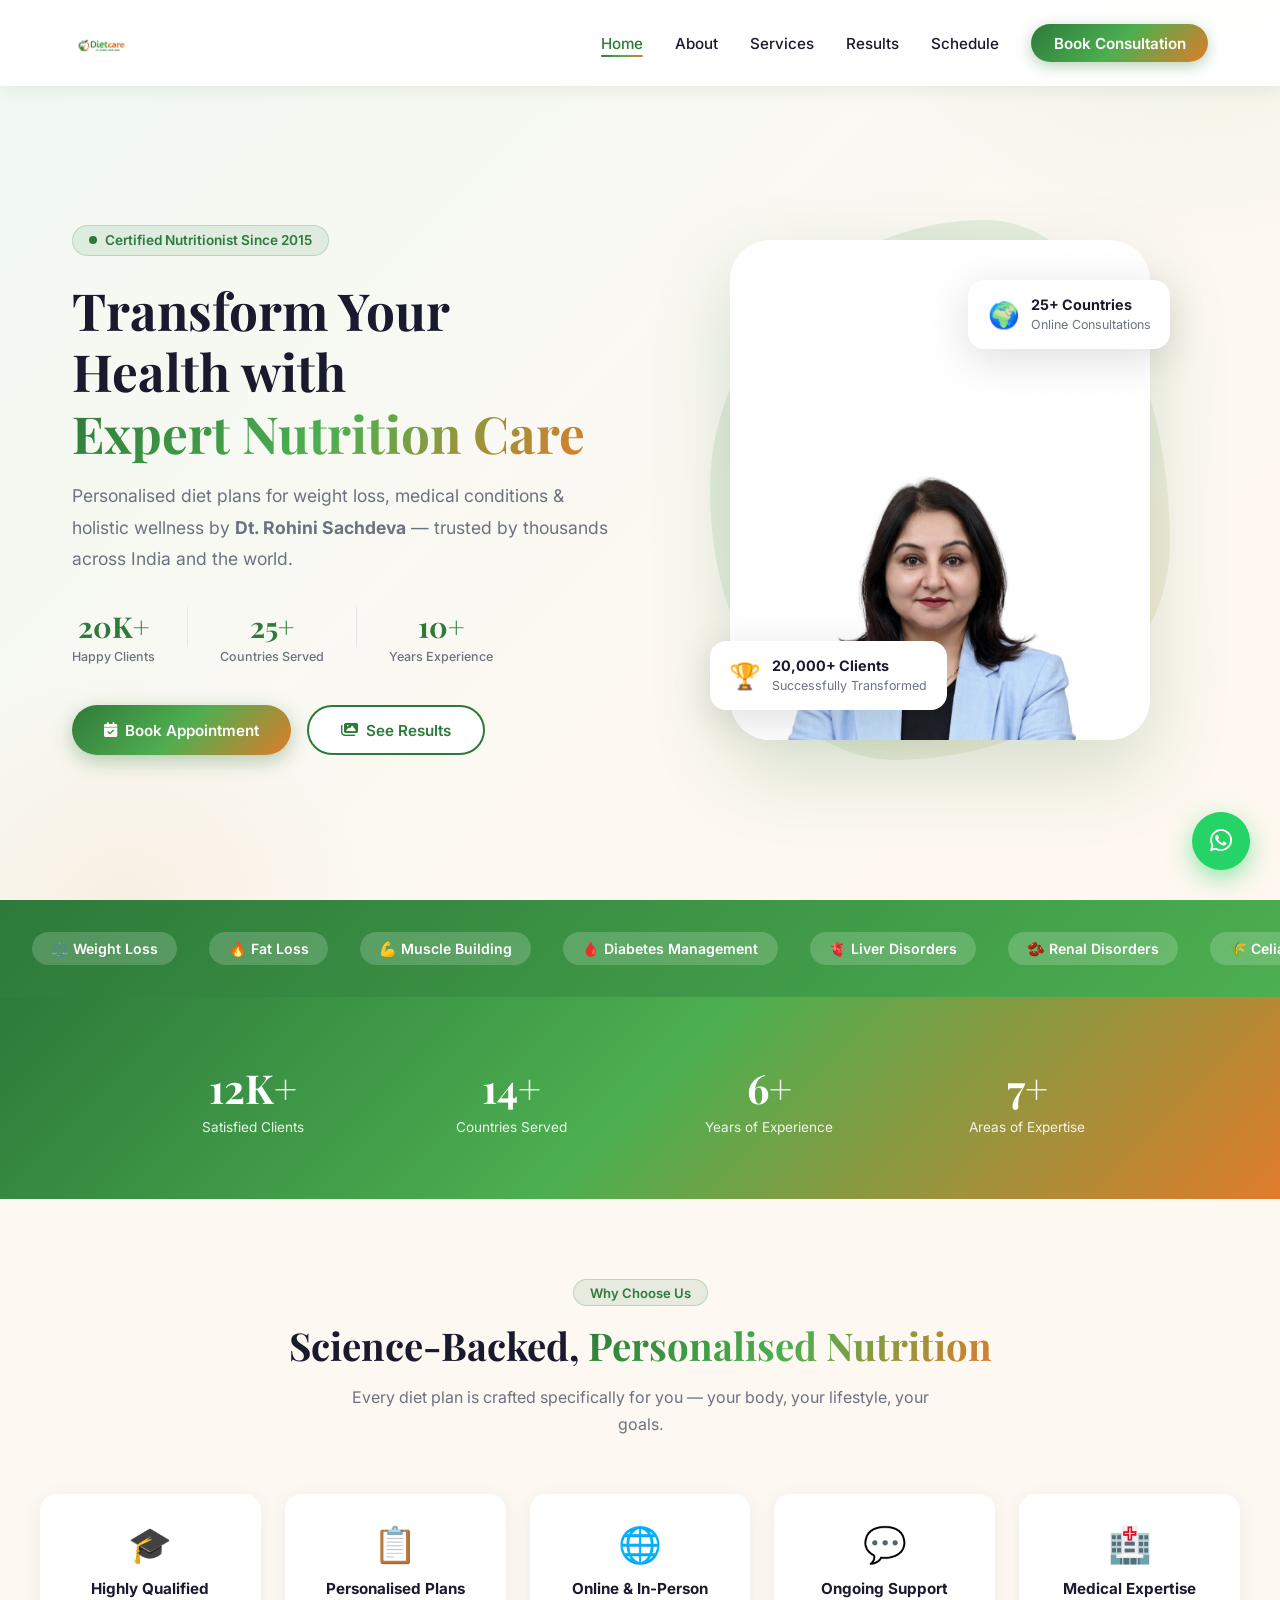
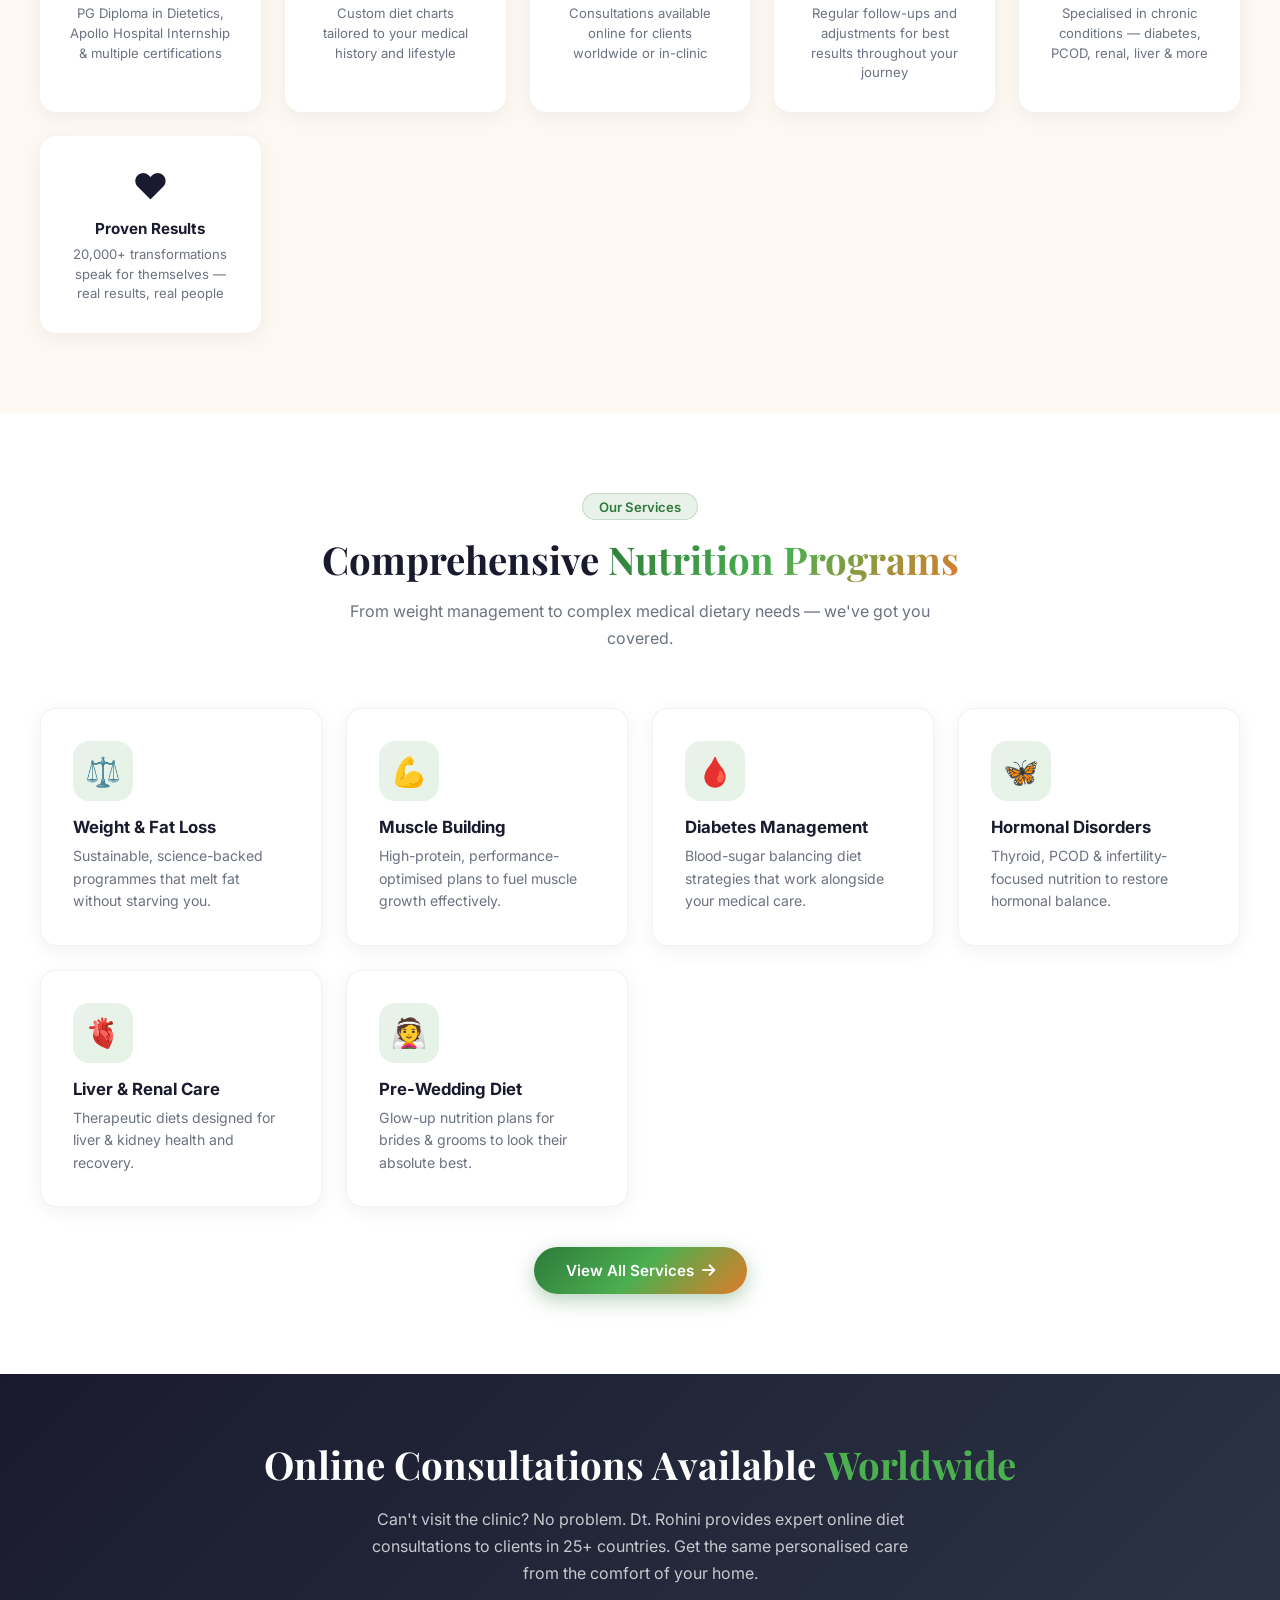
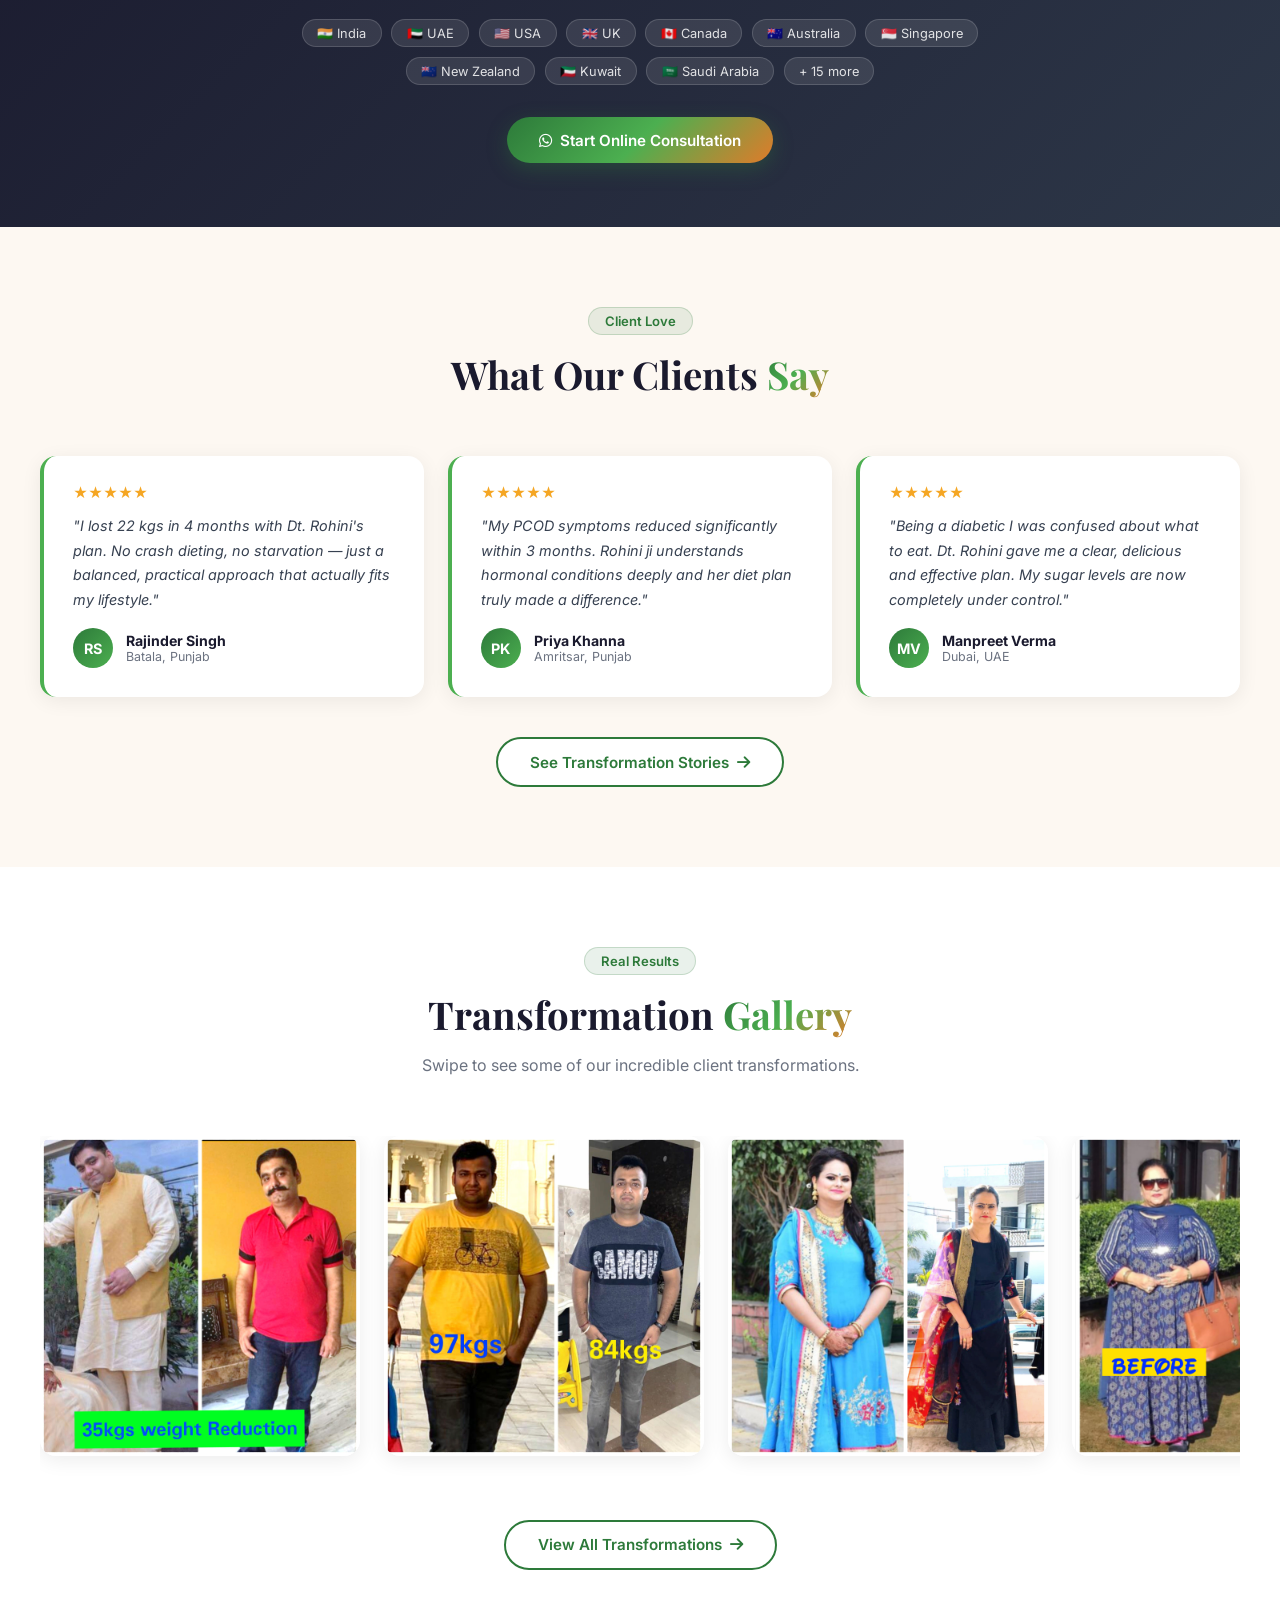
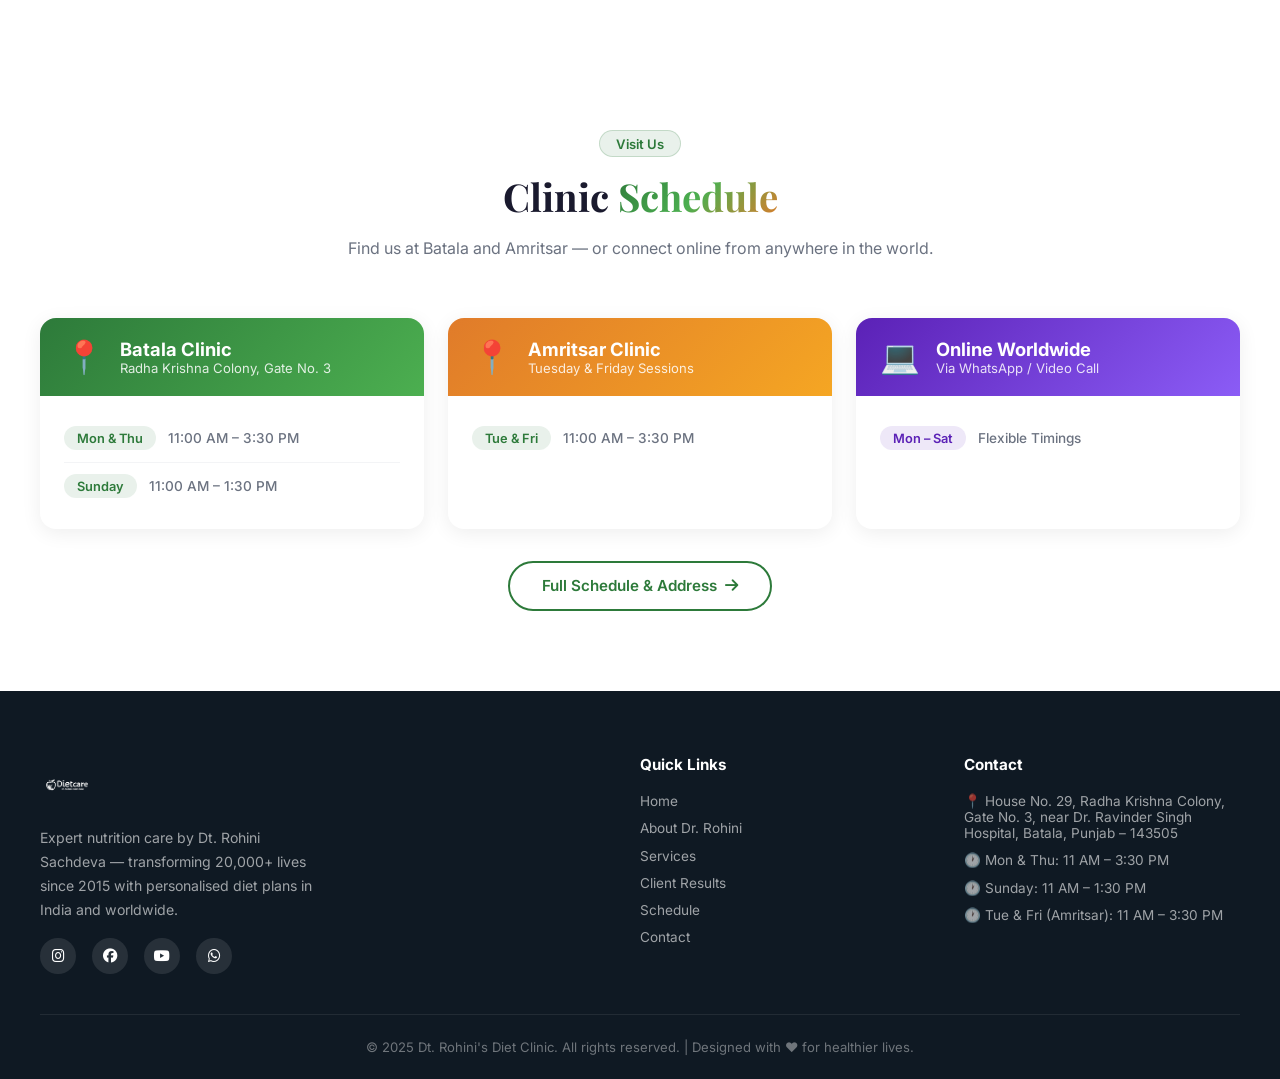
==== commit 5ee32092: "Add Google Analytics tag to all pages" ====
--- a/index.html
+++ b/index.html
@@ -1,6 +1,15 @@
 <!DOCTYPE html>
 <html lang="en">
 <head>
+<!-- Google tag (gtag.js) -->
+<script async src="https://www.googletagmanager.com/gtag/js?id=G-WR0K19T8TL"></script>
+<script>
+  window.dataLayer = window.dataLayer || [];
+  function gtag(){dataLayer.push(arguments);}
+  gtag("js", new Date());
+
+  gtag("config", "G-WR0K19T8TL");
+</script>
   <meta charset="UTF-8"/>
   <meta name="viewport" content="width=device-width, initial-scale=1.0"/>
   <title>Dt. Rohini's Diet Clinic | Expert Nutritionist in Batala & Amritsar</title>
@@ -305,10 +314,10 @@
       <img src="logo/logo.png" alt="Dt. Rohini's Diet Clinic"/>
       <p>Expert nutrition care by Dt. Rohini Sachdeva — transforming 20,000+ lives since 2015 with personalised diet plans in India and worldwide.</p>
       <div class="social-links">
-        <a href="#" class="social-link"><i class="fab fa-instagram"></i></a>
-        <a href="#" class="social-link"><i class="fab fa-facebook"></i></a>
+        <a href="https://www.instagram.com/rohinidietcare/" target="_blank" class="social-link"><i class="fab fa-instagram"></i></a>
+        <a href="https://www.facebook.com/dietitianrohini.sachdeva" target="_blank" class="social-link"><i class="fab fa-facebook"></i></a>
         <a href="#" class="social-link"><i class="fab fa-youtube"></i></a>
-        <a href="#" class="social-link"><i class="fab fa-whatsapp"></i></a>
+        <a href="https://wa.me/918427164000" target="_blank" class="social-link"><i class="fab fa-whatsapp"></i></a>
       </div>
     </div>
     <div class="footer-col">
@@ -333,7 +342,7 @@
   </div>
 </footer>
 
-<a href="https://wa.me/91XXXXXXXXXX" class="whatsapp-fab" title="Chat on WhatsApp" target="_blank">
+<a href="https://wa.me/918427164000" class="whatsapp-fab" title="Chat on WhatsApp" target="_blank">
   <i class="fab fa-whatsapp"></i>
 </a>
 
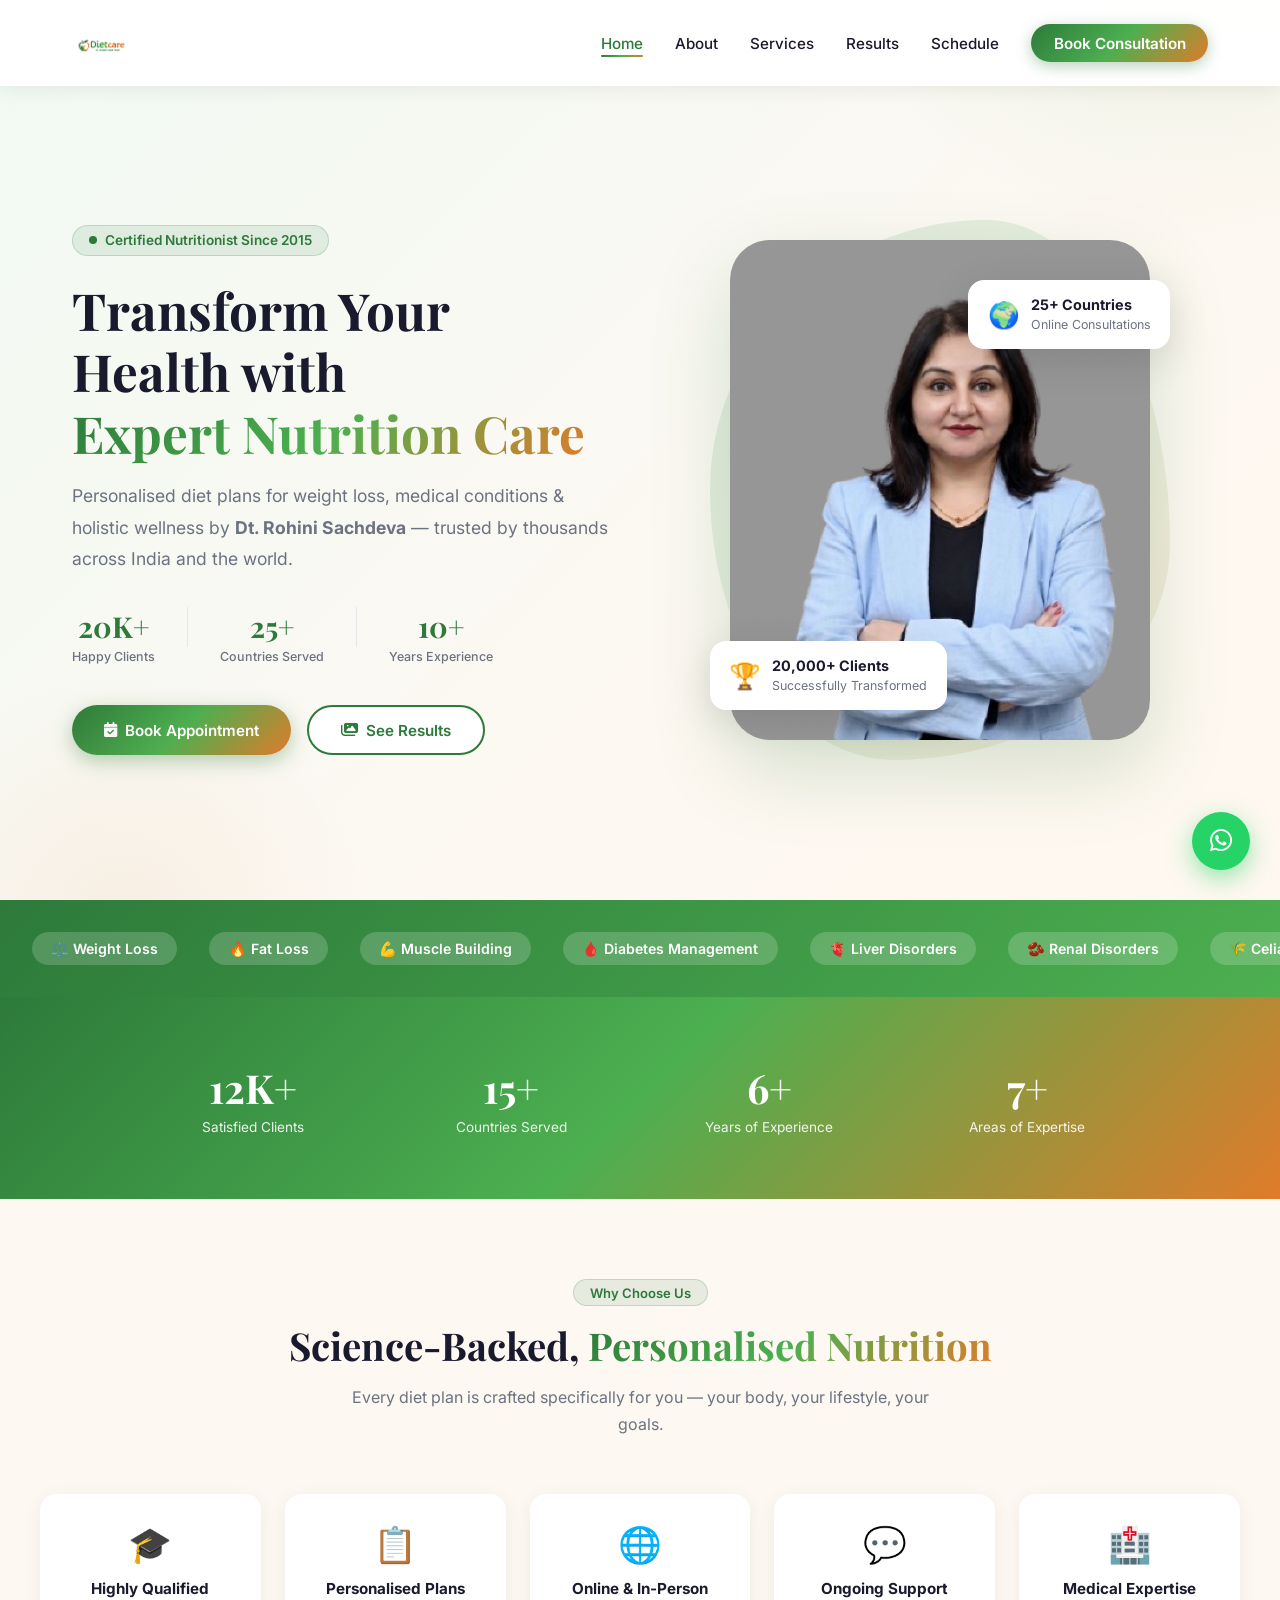
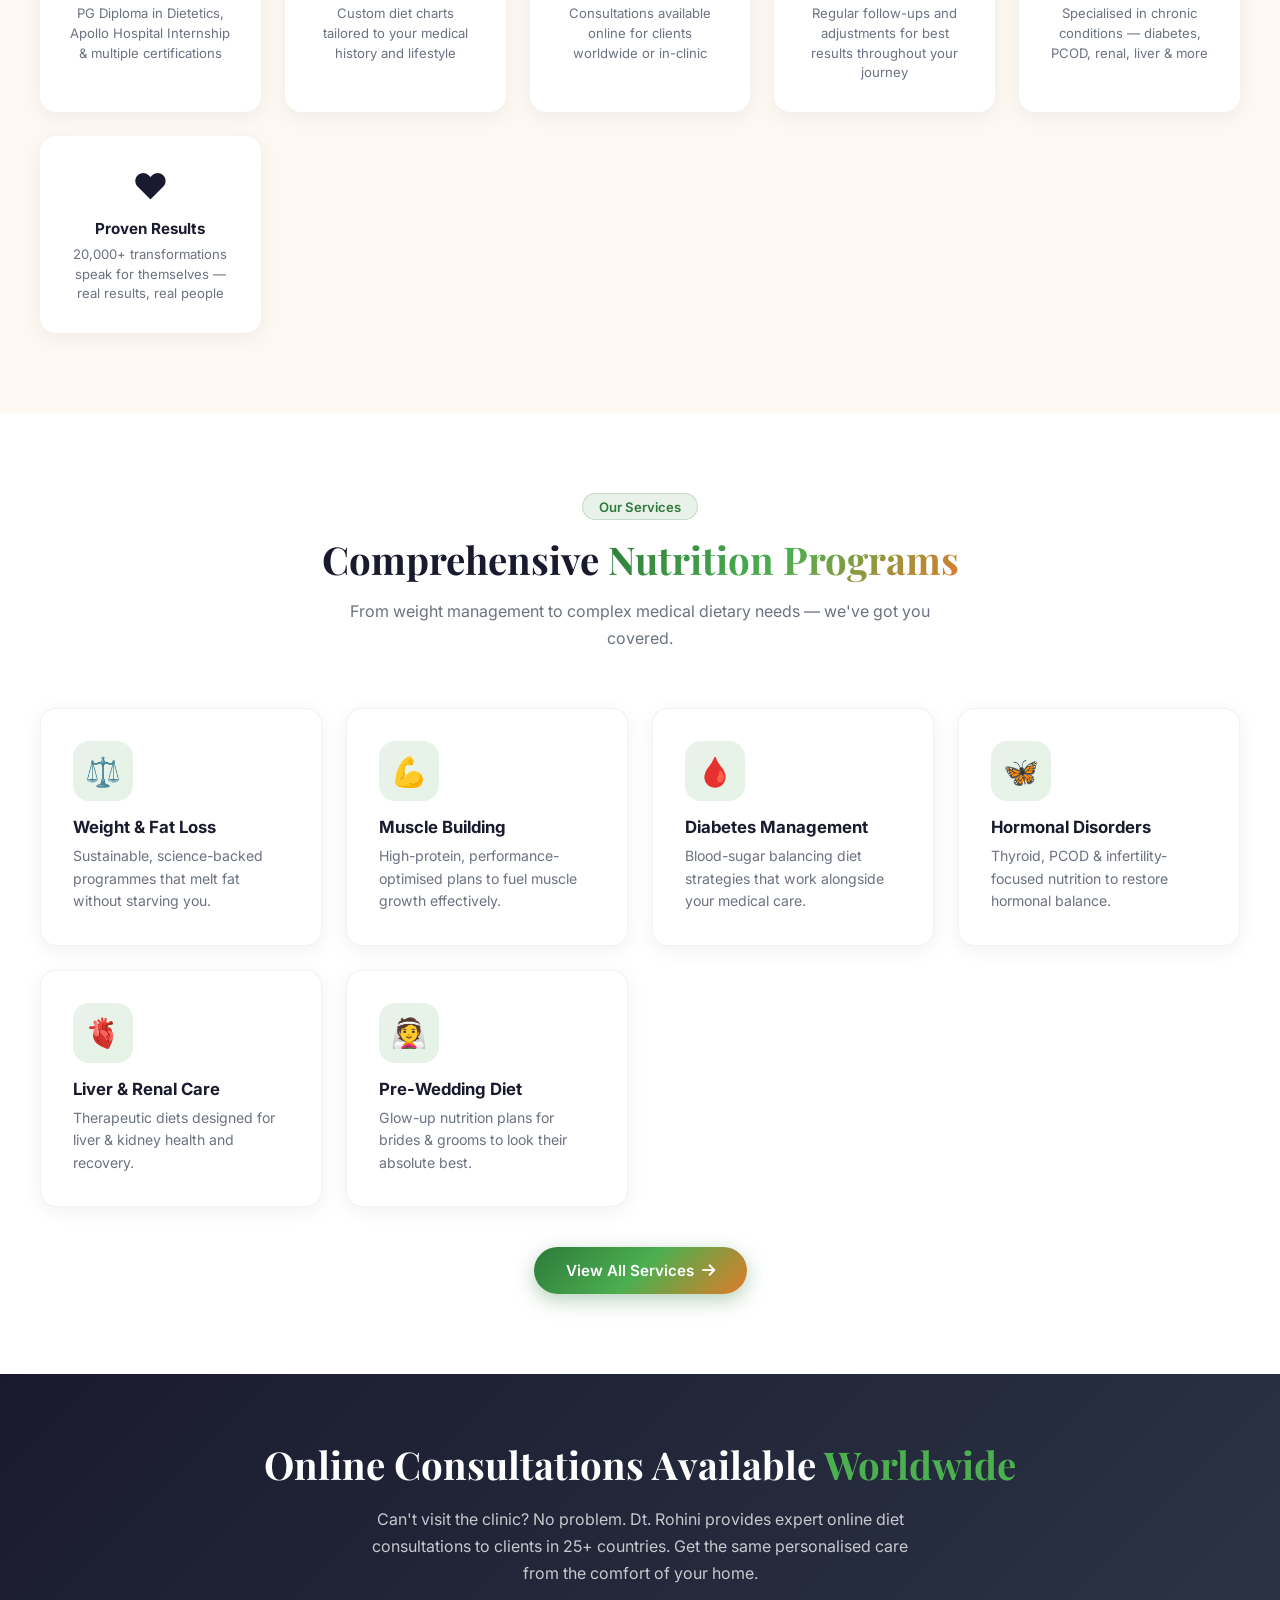
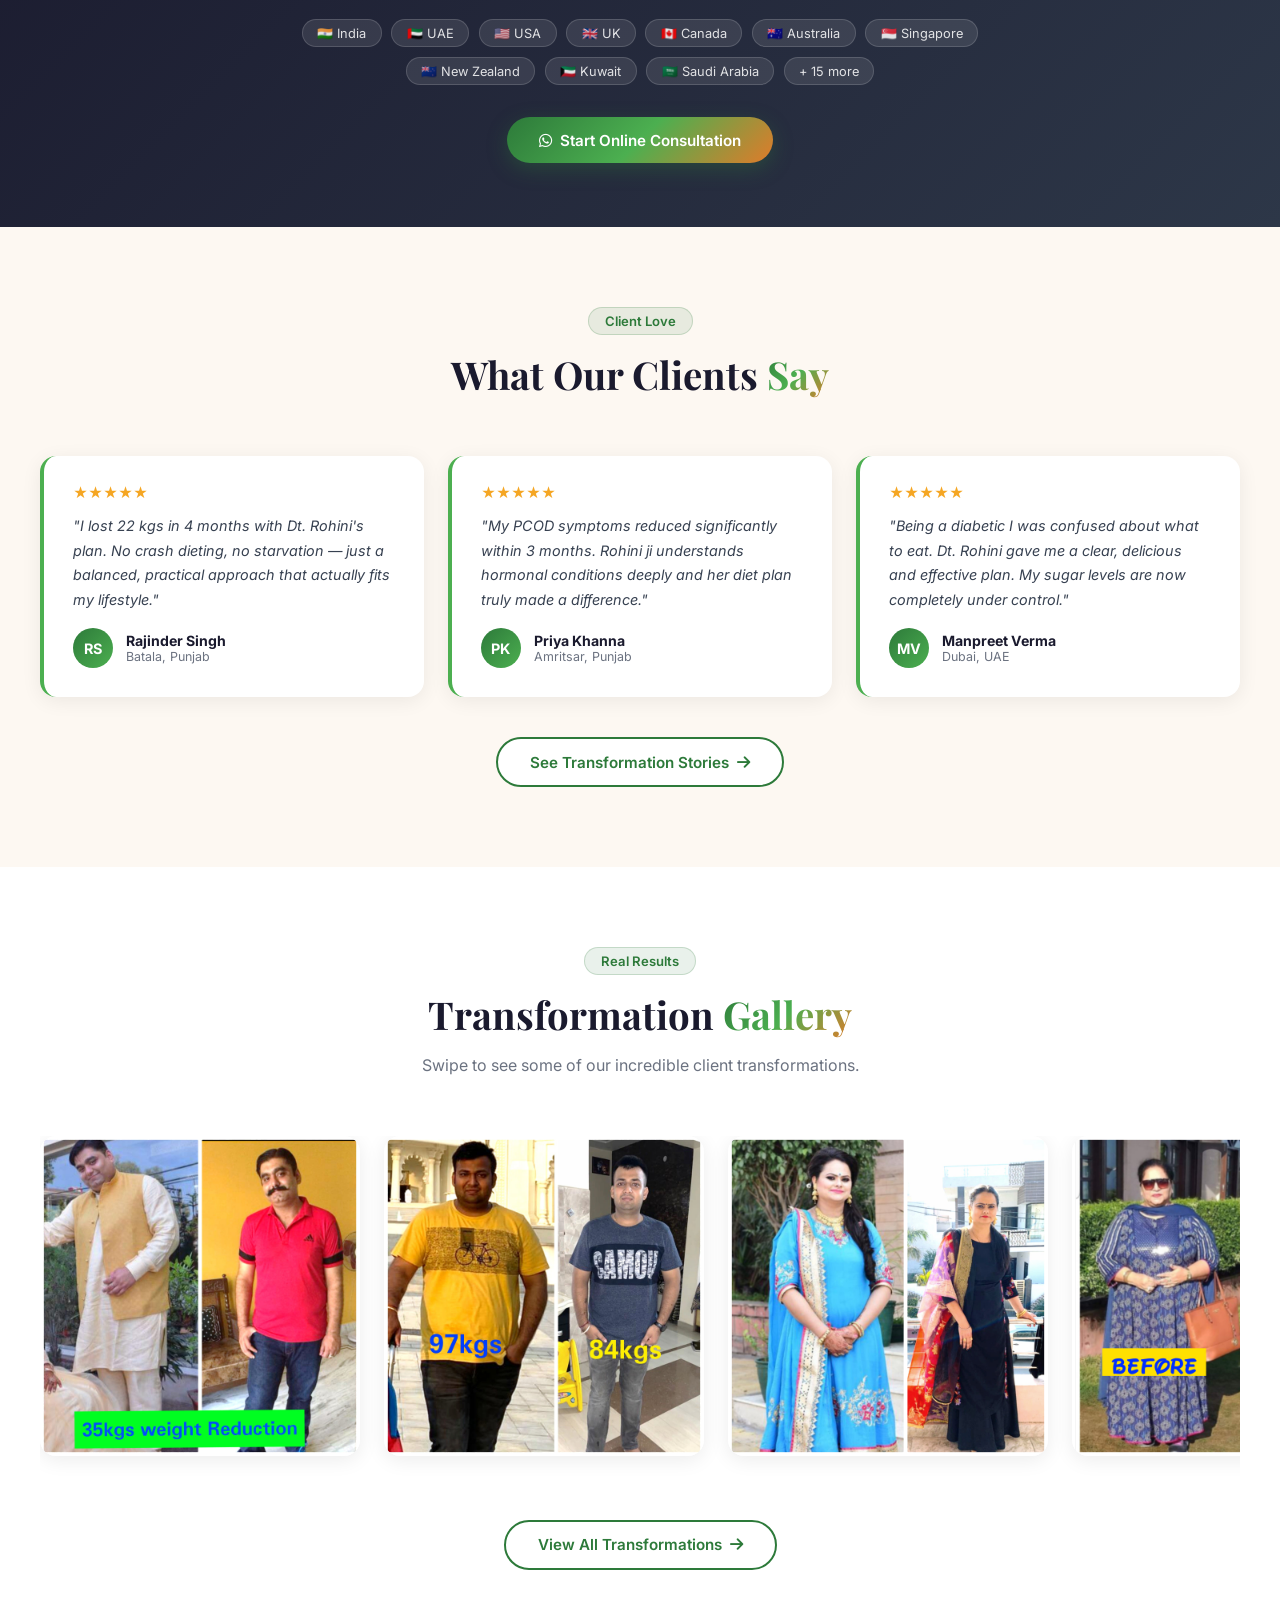
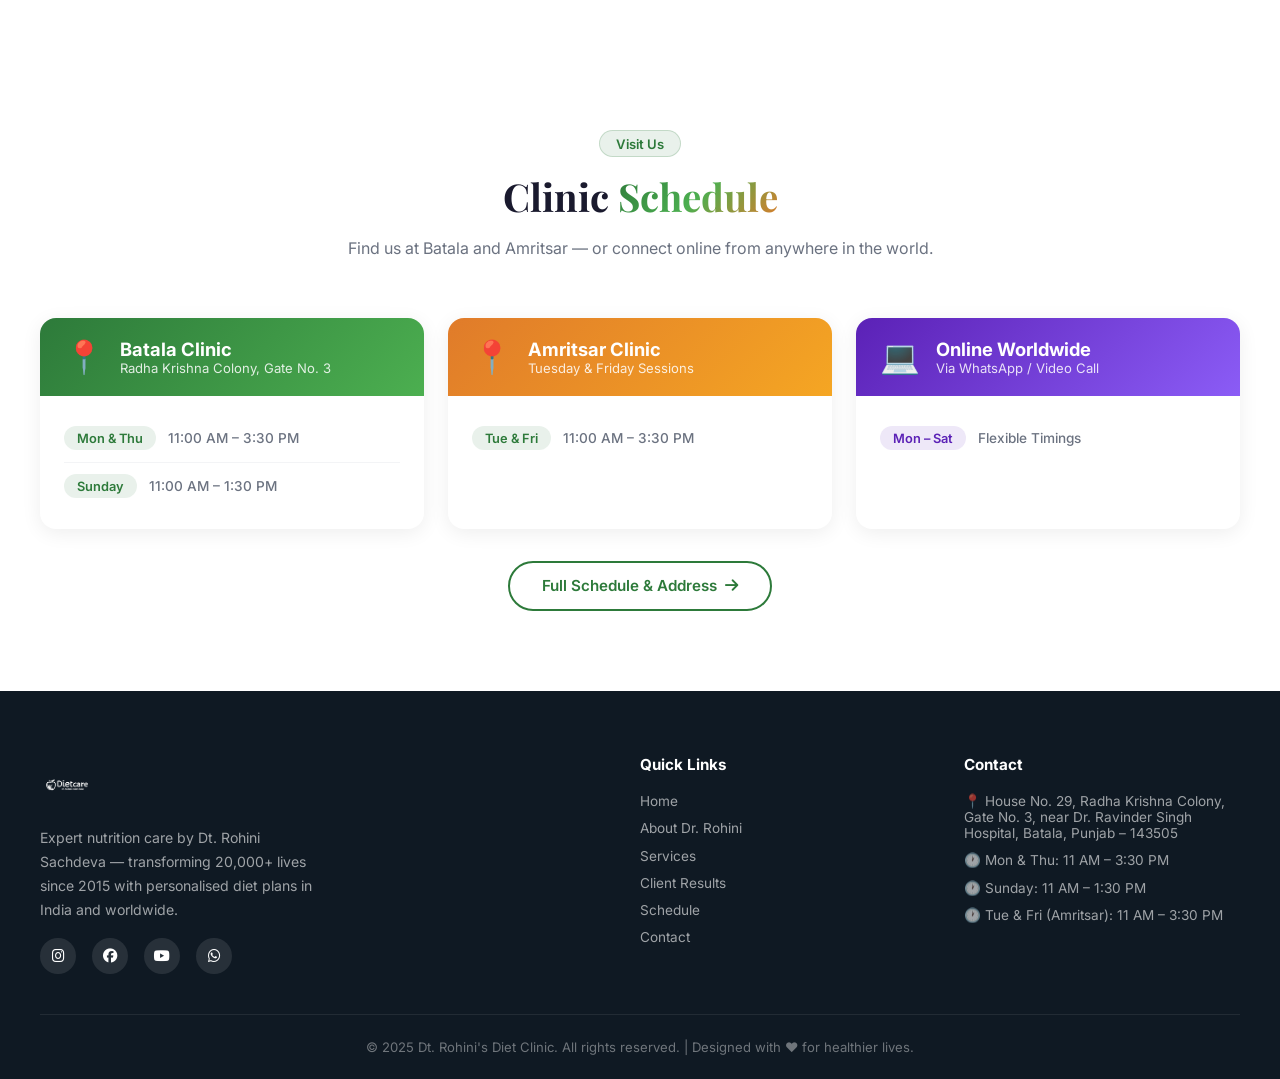
==== commit b5ded339: "Update image paths to fix new photo filenames" ====
--- a/index.html
+++ b/index.html
@@ -91,7 +91,7 @@
       <div class="hero-photo-wrap">
         <div class="hero-photo-bg"></div>
         <div class="hero-photo">
-          <img src="logo/rohini.jpeg" alt="Dt. Rohini Sachdeva – Expert Nutritionist"/>
+          <img src="logo/ROHINI.jpg" alt="Dt. Rohini Sachdeva – Expert Nutritionist"/>
         </div>
         <div class="hero-floating-card card-1">
           <div class="card-inner">
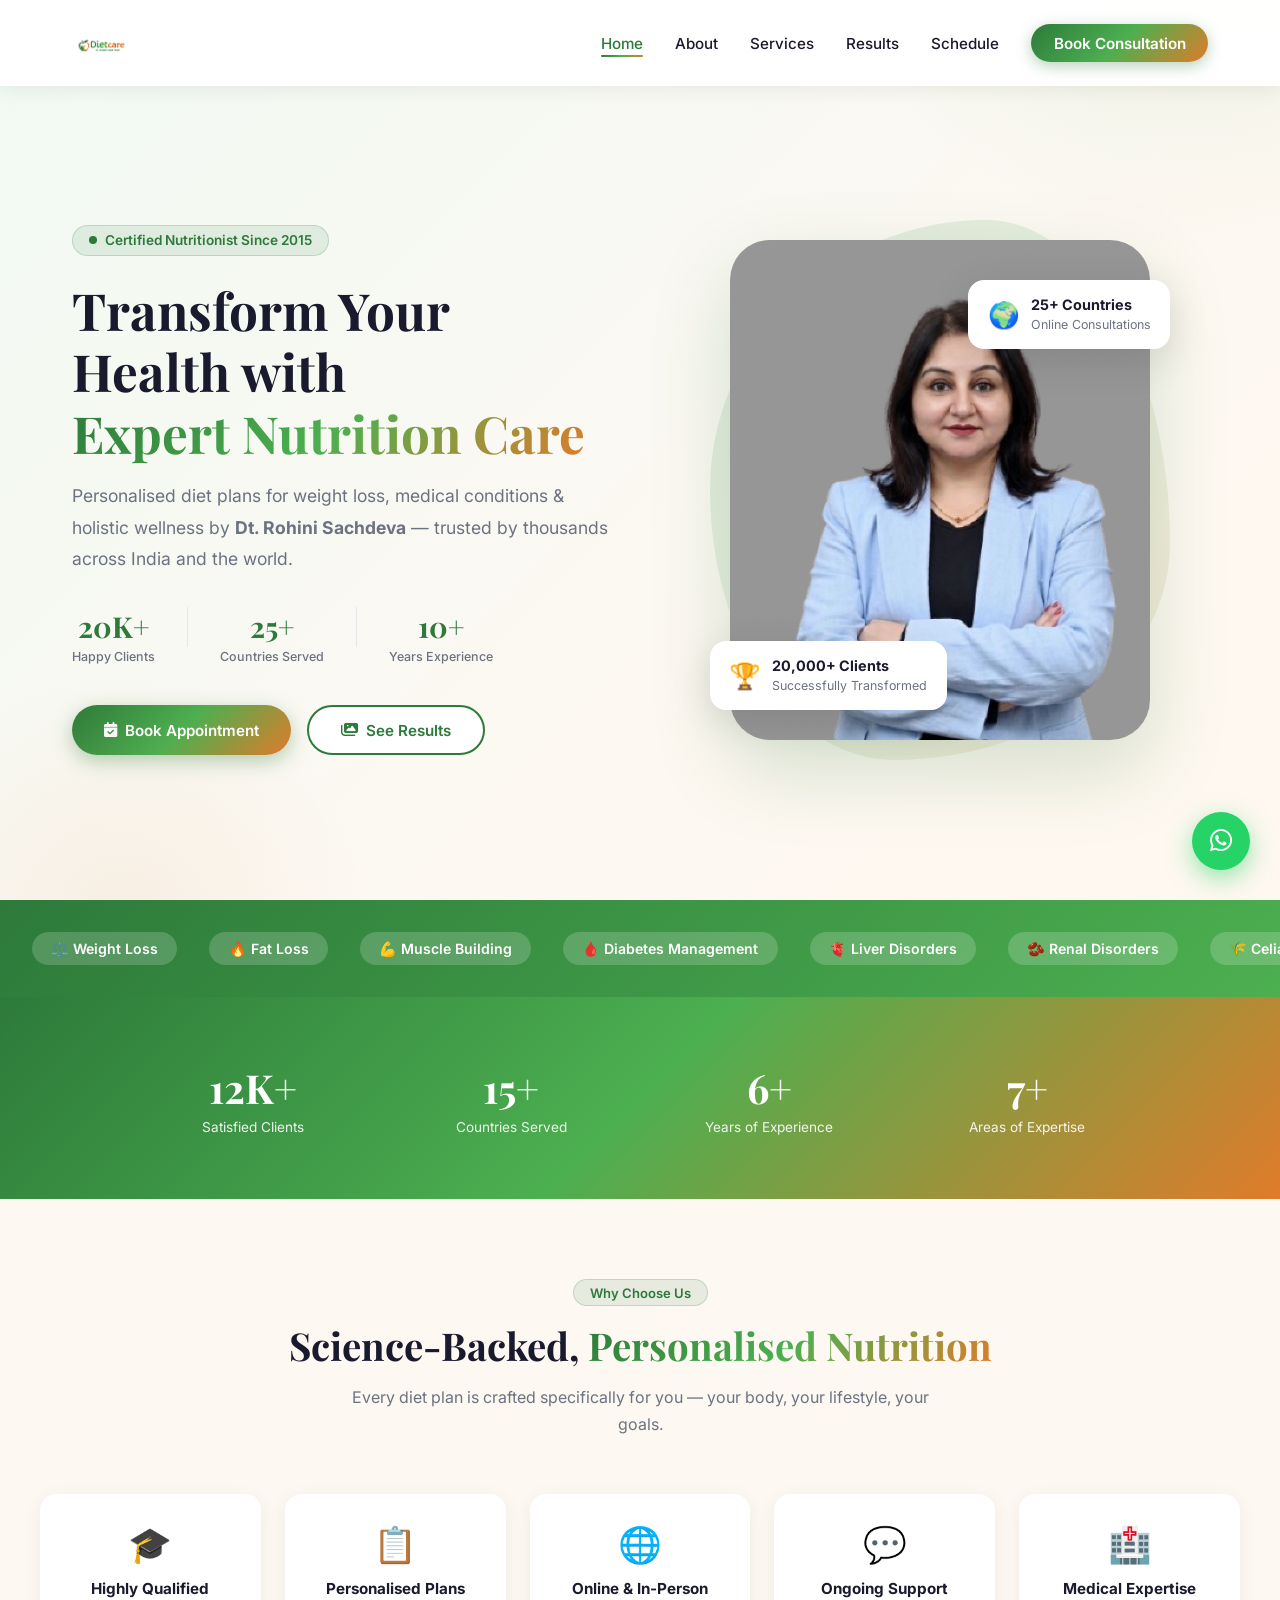
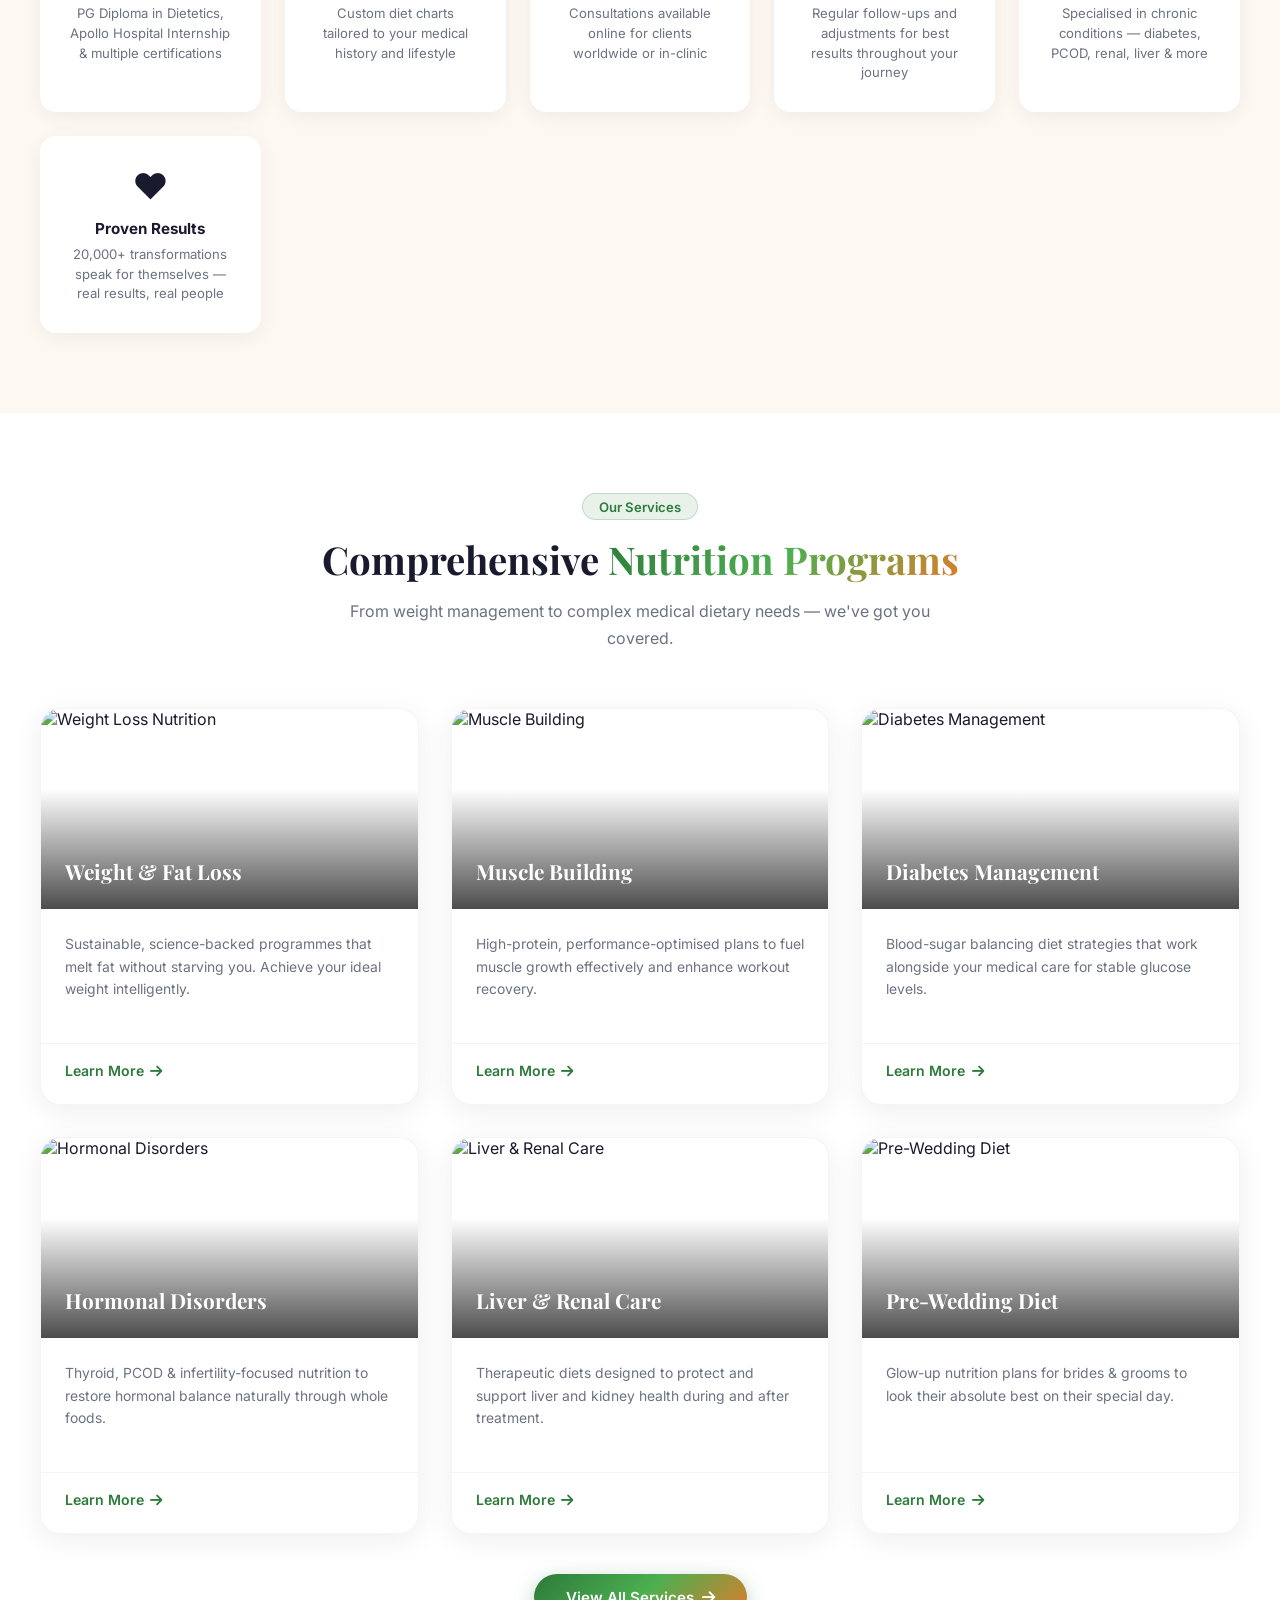
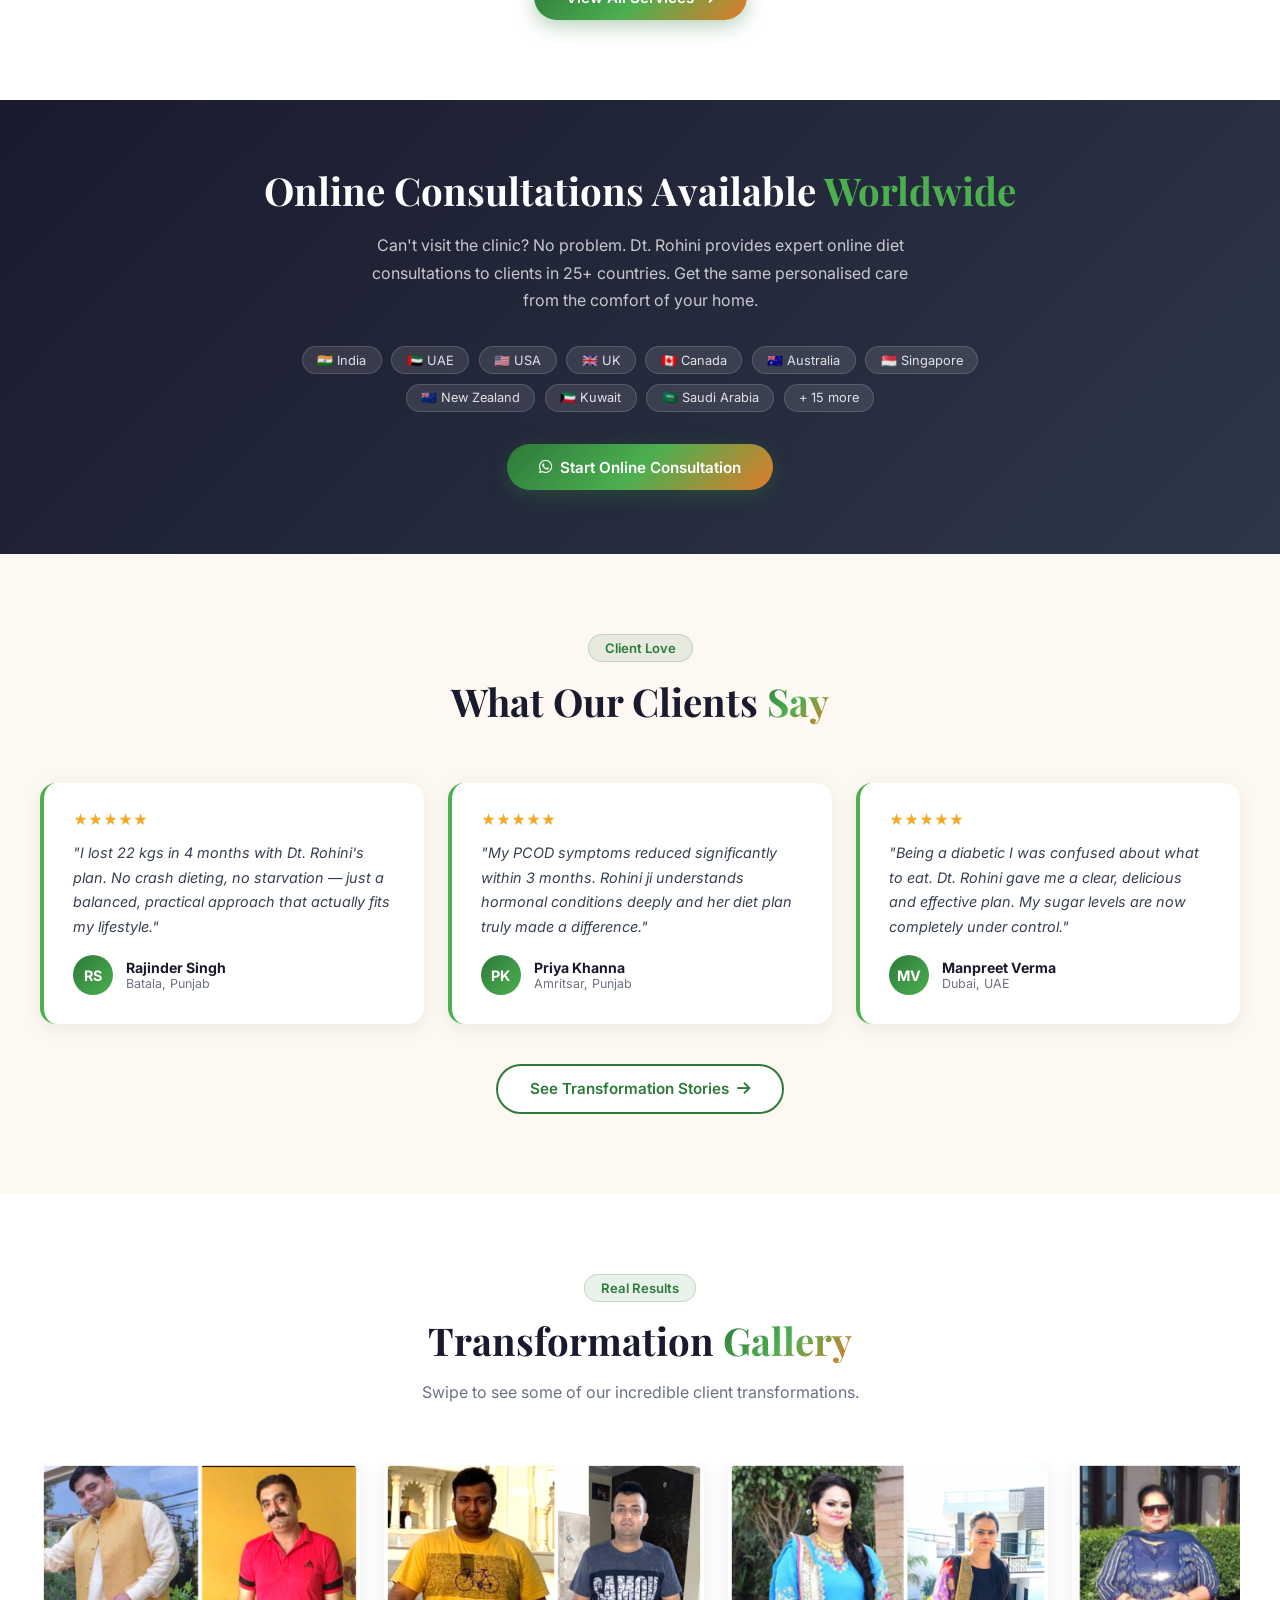
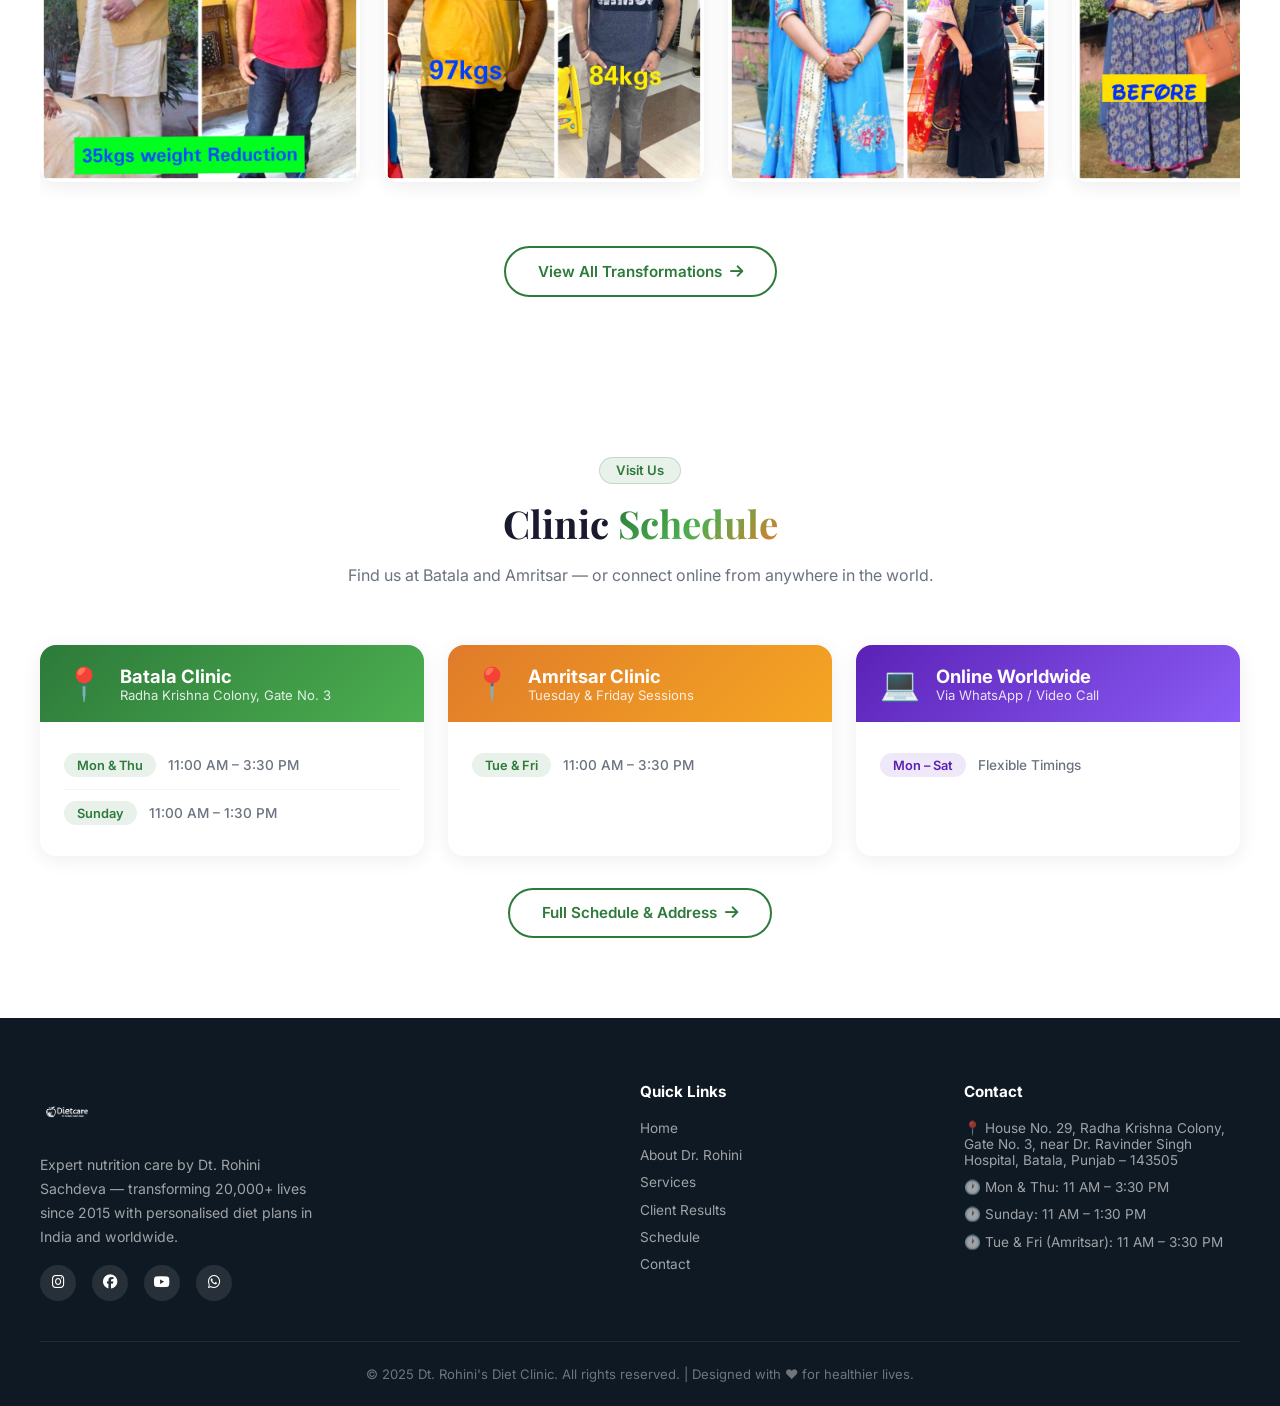
==== commit b5b98df2: "UI/UX updates: added clickable image service cards" ====
--- a/index.html
+++ b/index.html
@@ -184,13 +184,72 @@
       <h2 class="section-title">Comprehensive <span class="gradient-text">Nutrition Programs</span></h2>
       <p class="section-subtitle">From weight management to complex medical dietary needs — we've got you covered.</p>
     </div>
-    <div class="services-grid">
-      <div class="service-card"><div class="service-icon">⚖️</div><h3>Weight & Fat Loss</h3><p>Sustainable, science-backed programmes that melt fat without starving you.</p></div>
-      <div class="service-card"><div class="service-icon">💪</div><h3>Muscle Building</h3><p>High-protein, performance-optimised plans to fuel muscle growth effectively.</p></div>
-      <div class="service-card"><div class="service-icon">🩸</div><h3>Diabetes Management</h3><p>Blood-sugar balancing diet strategies that work alongside your medical care.</p></div>
-      <div class="service-card"><div class="service-icon">🦋</div><h3>Hormonal Disorders</h3><p>Thyroid, PCOD & infertility-focused nutrition to restore hormonal balance.</p></div>
-      <div class="service-card"><div class="service-icon">🫀</div><h3>Liver & Renal Care</h3><p>Therapeutic diets designed for liver & kidney health and recovery.</p></div>
-      <div class="service-card"><div class="service-icon">👰</div><h3>Pre-Wedding Diet</h3><p>Glow-up nutrition plans for brides & grooms to look their absolute best.</p></div>
+    <div class="services-main-grid">
+      <a href="services.html" class="svc-card">
+        <div class="svc-img-header">
+          <img src="https://images.unsplash.com/photo-1512621776951-a57141f2eefd?q=80&w=800&auto=format&fit=crop" alt="Weight Loss Nutrition" loading="lazy"/>
+          <div class="svc-img-overlay"><h3>Weight & Fat Loss</h3></div>
+        </div>
+        <div class="svc-body">
+          <p class="svc-desc">Sustainable, science-backed programmes that melt fat without starving you. Achieve your ideal weight intelligently.</p>
+        </div>
+        <div class="svc-footer"><span class="svc-link">Learn More <i class="fa fa-arrow-right"></i></span></div>
+      </a>
+
+      <a href="services.html" class="svc-card">
+        <div class="svc-img-header">
+          <img src="https://images.unsplash.com/photo-1534438327276-14e5300c3a48?q=80&w=800&auto=format&fit=crop" alt="Muscle Building" loading="lazy"/>
+          <div class="svc-img-overlay"><h3>Muscle Building</h3></div>
+        </div>
+        <div class="svc-body">
+          <p class="svc-desc">High-protein, performance-optimised plans to fuel muscle growth effectively and enhance workout recovery.</p>
+        </div>
+        <div class="svc-footer"><span class="svc-link">Learn More <i class="fa fa-arrow-right"></i></span></div>
+      </a>
+
+      <a href="services.html" class="svc-card">
+        <div class="svc-img-header">
+          <img src="https://images.unsplash.com/photo-1490645935980-d14496b8621d?q=80&w=800&auto=format&fit=crop" alt="Diabetes Management" loading="lazy"/>
+          <div class="svc-img-overlay"><h3>Diabetes Management</h3></div>
+        </div>
+        <div class="svc-body">
+          <p class="svc-desc">Blood-sugar balancing diet strategies that work alongside your medical care for stable glucose levels.</p>
+        </div>
+        <div class="svc-footer"><span class="svc-link">Learn More <i class="fa fa-arrow-right"></i></span></div>
+      </a>
+
+      <a href="services.html" class="svc-card">
+        <div class="svc-img-header">
+          <img src="https://images.unsplash.com/photo-1490474418585-ba9bad8fd0ea?q=80&w=800&auto=format&fit=crop" alt="Hormonal Disorders" loading="lazy"/>
+          <div class="svc-img-overlay"><h3>Hormonal Disorders</h3></div>
+        </div>
+        <div class="svc-body">
+          <p class="svc-desc">Thyroid, PCOD & infertility-focused nutrition to restore hormonal balance naturally through whole foods.</p>
+        </div>
+        <div class="svc-footer"><span class="svc-link">Learn More <i class="fa fa-arrow-right"></i></span></div>
+      </a>
+
+      <a href="services.html" class="svc-card">
+        <div class="svc-img-header">
+          <img src="https://images.unsplash.com/photo-1511690655020-366ea0024f2b?q=80&w=800&auto=format&fit=crop" alt="Liver & Renal Care" loading="lazy"/>
+          <div class="svc-img-overlay"><h3>Liver & Renal Care</h3></div>
+        </div>
+        <div class="svc-body">
+          <p class="svc-desc">Therapeutic diets designed to protect and support liver and kidney health during and after treatment.</p>
+        </div>
+        <div class="svc-footer"><span class="svc-link">Learn More <i class="fa fa-arrow-right"></i></span></div>
+      </a>
+
+      <a href="services.html" class="svc-card">
+        <div class="svc-img-header">
+          <img src="https://images.unsplash.com/photo-1512436991641-61453982e5b9?q=80&w=800&auto=format&fit=crop" alt="Pre-Wedding Diet" loading="lazy"/>
+          <div class="svc-img-overlay"><h3>Pre-Wedding Diet</h3></div>
+        </div>
+        <div class="svc-body">
+          <p class="svc-desc">Glow-up nutrition plans for brides & grooms to look their absolute best on their special day.</p>
+        </div>
+        <div class="svc-footer"><span class="svc-link">Learn More <i class="fa fa-arrow-right"></i></span></div>
+      </a>
     </div>
     <div style="text-align:center;margin-top:2.5rem;">
       <a href="services.html" class="btn-primary">View All Services <i class="fa fa-arrow-right"></i></a>
--- a/css/style.css
+++ b/css/style.css
@@ -175,7 +175,7 @@
 .service-card {
   background: white; border-radius: var(--radius); padding: 2rem;
   box-shadow: 0 4px 20px rgba(0,0,0,0.06); transition: var(--transition);
-  border: 1px solid rgba(0,0,0,0.05); cursor: default;
+  border: 1px solid rgba(0,0,0,0.05); display: block; height: 100%;
 }
 .service-card:hover { transform: translateY(-8px); box-shadow: var(--shadow-lg); border-color: rgba(45,122,58,0.2); }
 .service-icon {
@@ -186,6 +186,38 @@
 }
 .service-card h3 { font-size: 1.05rem; font-weight: 700; margin-bottom: 0.5rem; color: var(--dark); }
 .service-card p { font-size: 0.88rem; color: var(--gray); line-height: 1.6; }
+
+/* ── SERVICE DETAIL CARDS (Services Page) ── */
+.services-main-grid { display: grid; grid-template-columns: repeat(auto-fill, minmax(320px, 1fr)); gap: 2rem; }
+.svc-card { 
+  background: white; border-radius: 20px; overflow: hidden; 
+  box-shadow: 0 6px 30px rgba(0,0,0,0.07); transition: all 0.35s; 
+  border: 1px solid rgba(0,0,0,0.04); display: flex; flex-direction: column; 
+  height: 100%; cursor: pointer; text-decoration: none !important;
+}
+.svc-card:hover { transform: translateY(-8px); box-shadow: 0 20px 60px rgba(0,0,0,0.13); }
+.svc-img-header {
+  width: 100%; height: 200px; overflow: hidden; position: relative;
+}
+.svc-img-header img {
+  width: 100%; height: 100%; object-fit: cover; transition: transform 0.5s ease;
+}
+.svc-card:hover .svc-img-header img { transform: scale(1.05); }
+.svc-img-overlay {
+  position: absolute; inset: 0; background: linear-gradient(to top, rgba(0,0,0,0.7) 0%, transparent 60%);
+  display: flex; align-items: flex-end; padding: 1.5rem;
+}
+.svc-img-overlay h3 {
+  color: white; font-family: 'Playfair Display', serif; font-size: 1.3rem; font-weight: 700; margin: 0;
+}
+.svc-body { padding: 1.5rem; flex-grow: 1; }
+.svc-desc { font-size: 0.87rem; color: var(--gray); line-height: 1.6; margin-bottom: 1.2rem; }
+.svc-body ul { display: flex; flex-direction: column; gap: 0.5rem; }
+.svc-body li { display: flex; gap: 0.6rem; font-size: 0.86rem; color: #374151; }
+.svc-body li::before { content: '✓'; color: var(--green); font-weight: 700; flex-shrink: 0; }
+.svc-footer { padding: 1rem 1.5rem 1.5rem; border-top: 1px solid #f3f4f6; }
+.svc-link { color: var(--green); font-size: 0.88rem; font-weight: 600; display: inline-flex; align-items: center; gap: 0.4rem; transition: all 0.3s; }
+.svc-card:hover .svc-link { gap: 0.8rem; }
 
 /* ── ABOUT ── */
 .about-grid { display: grid; grid-template-columns: 1fr 1fr; gap: 4rem; align-items: center; }
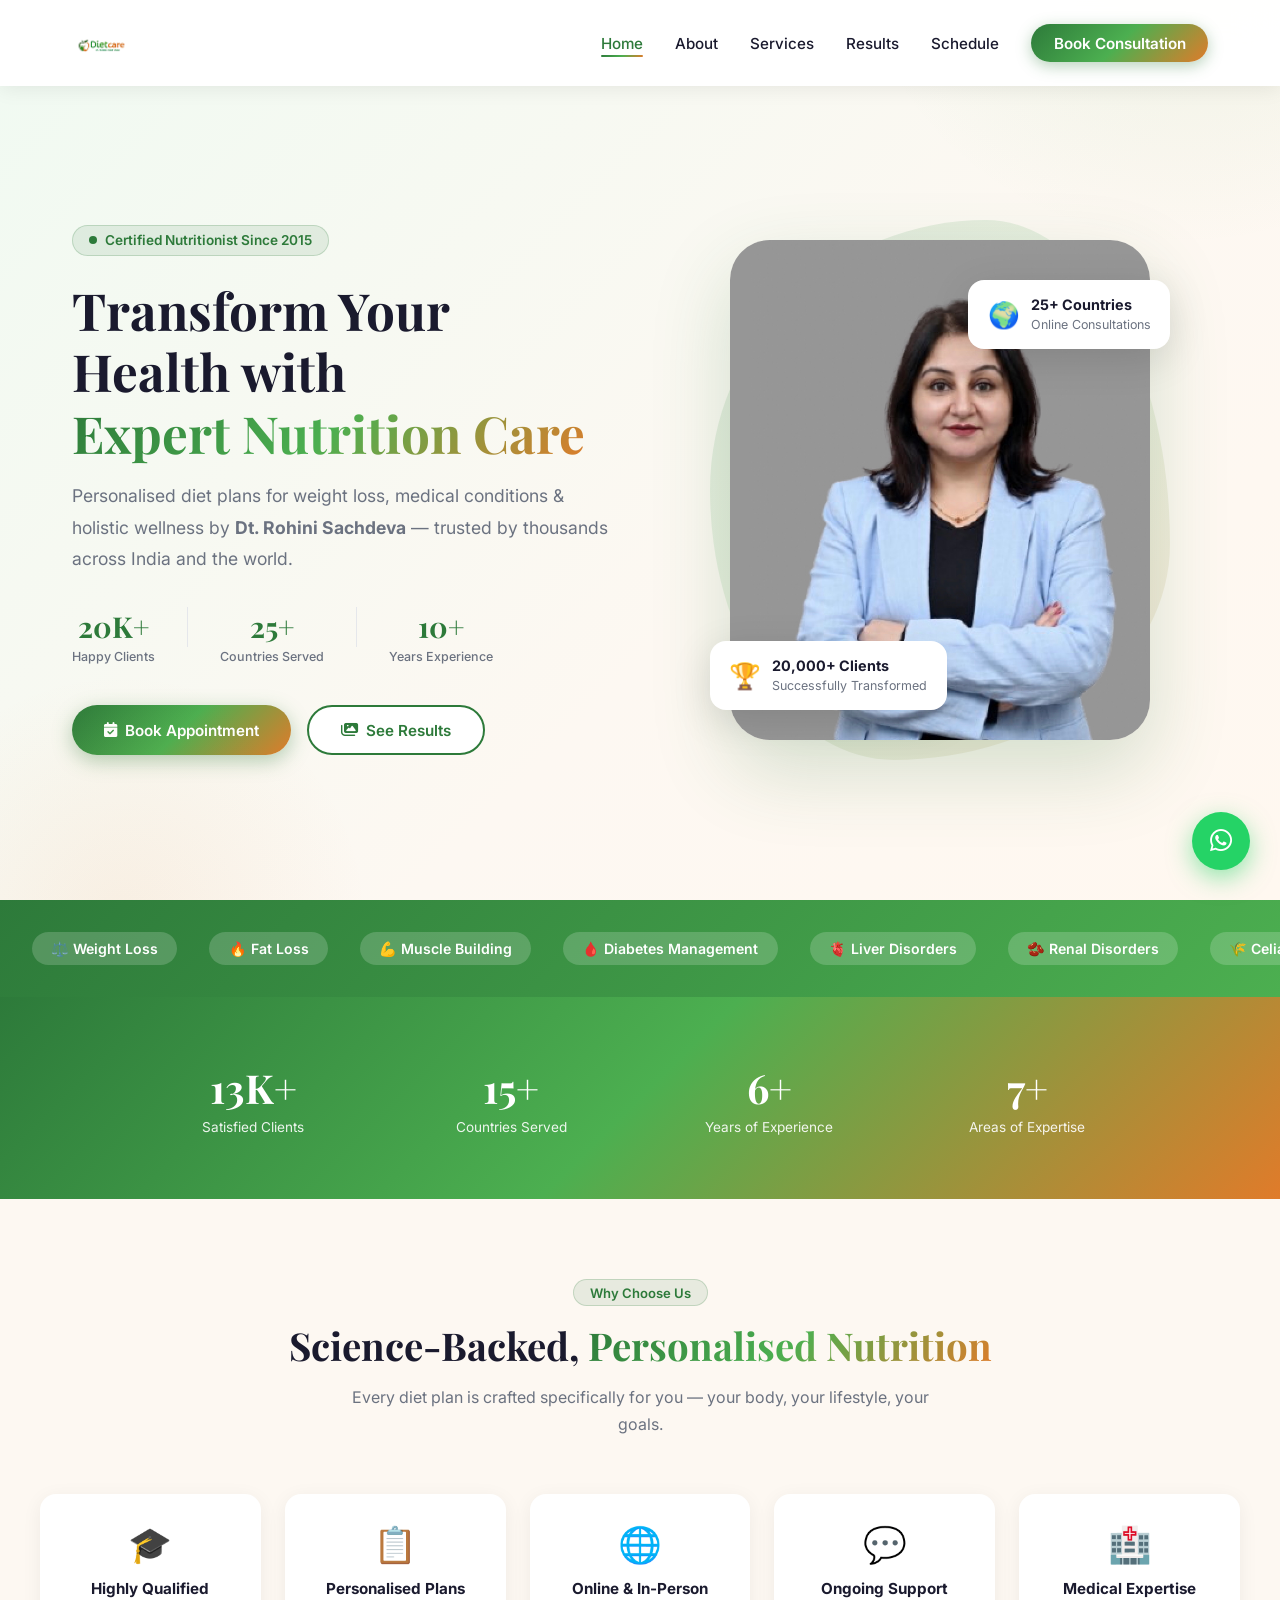
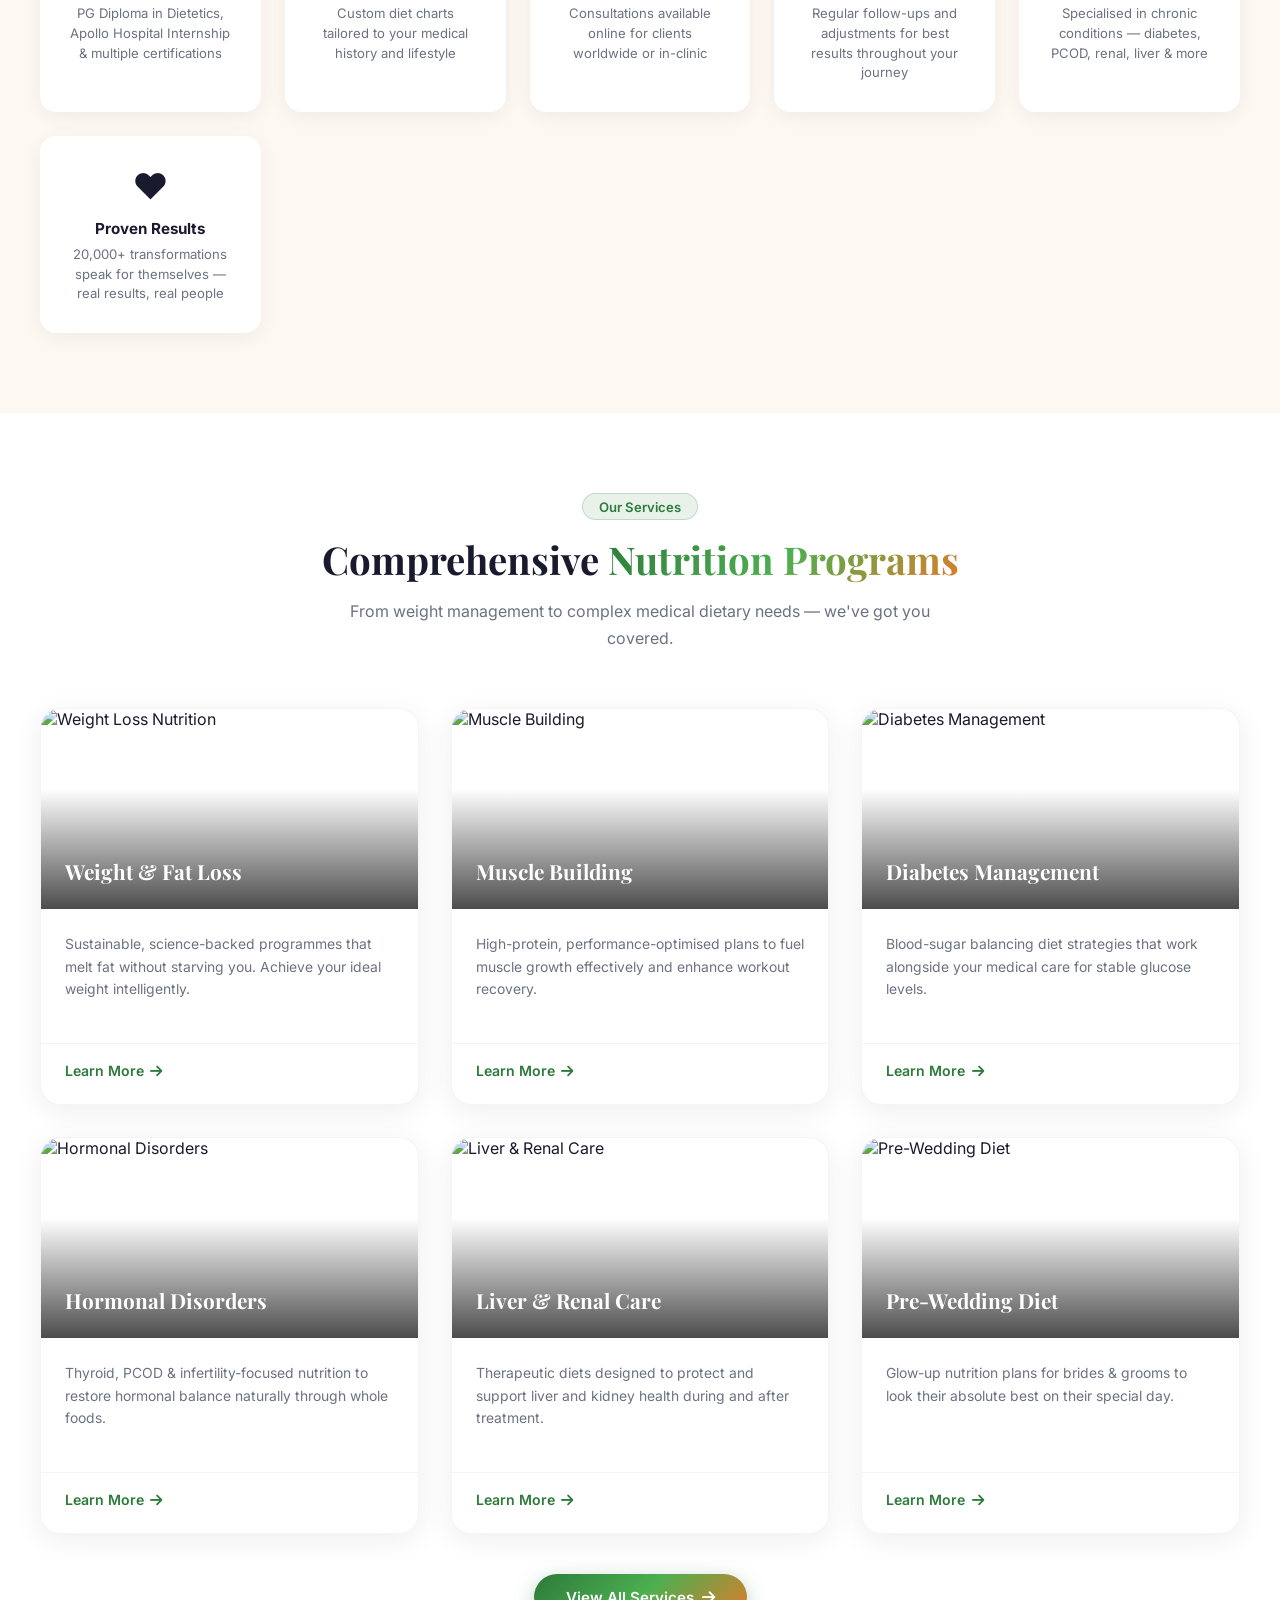
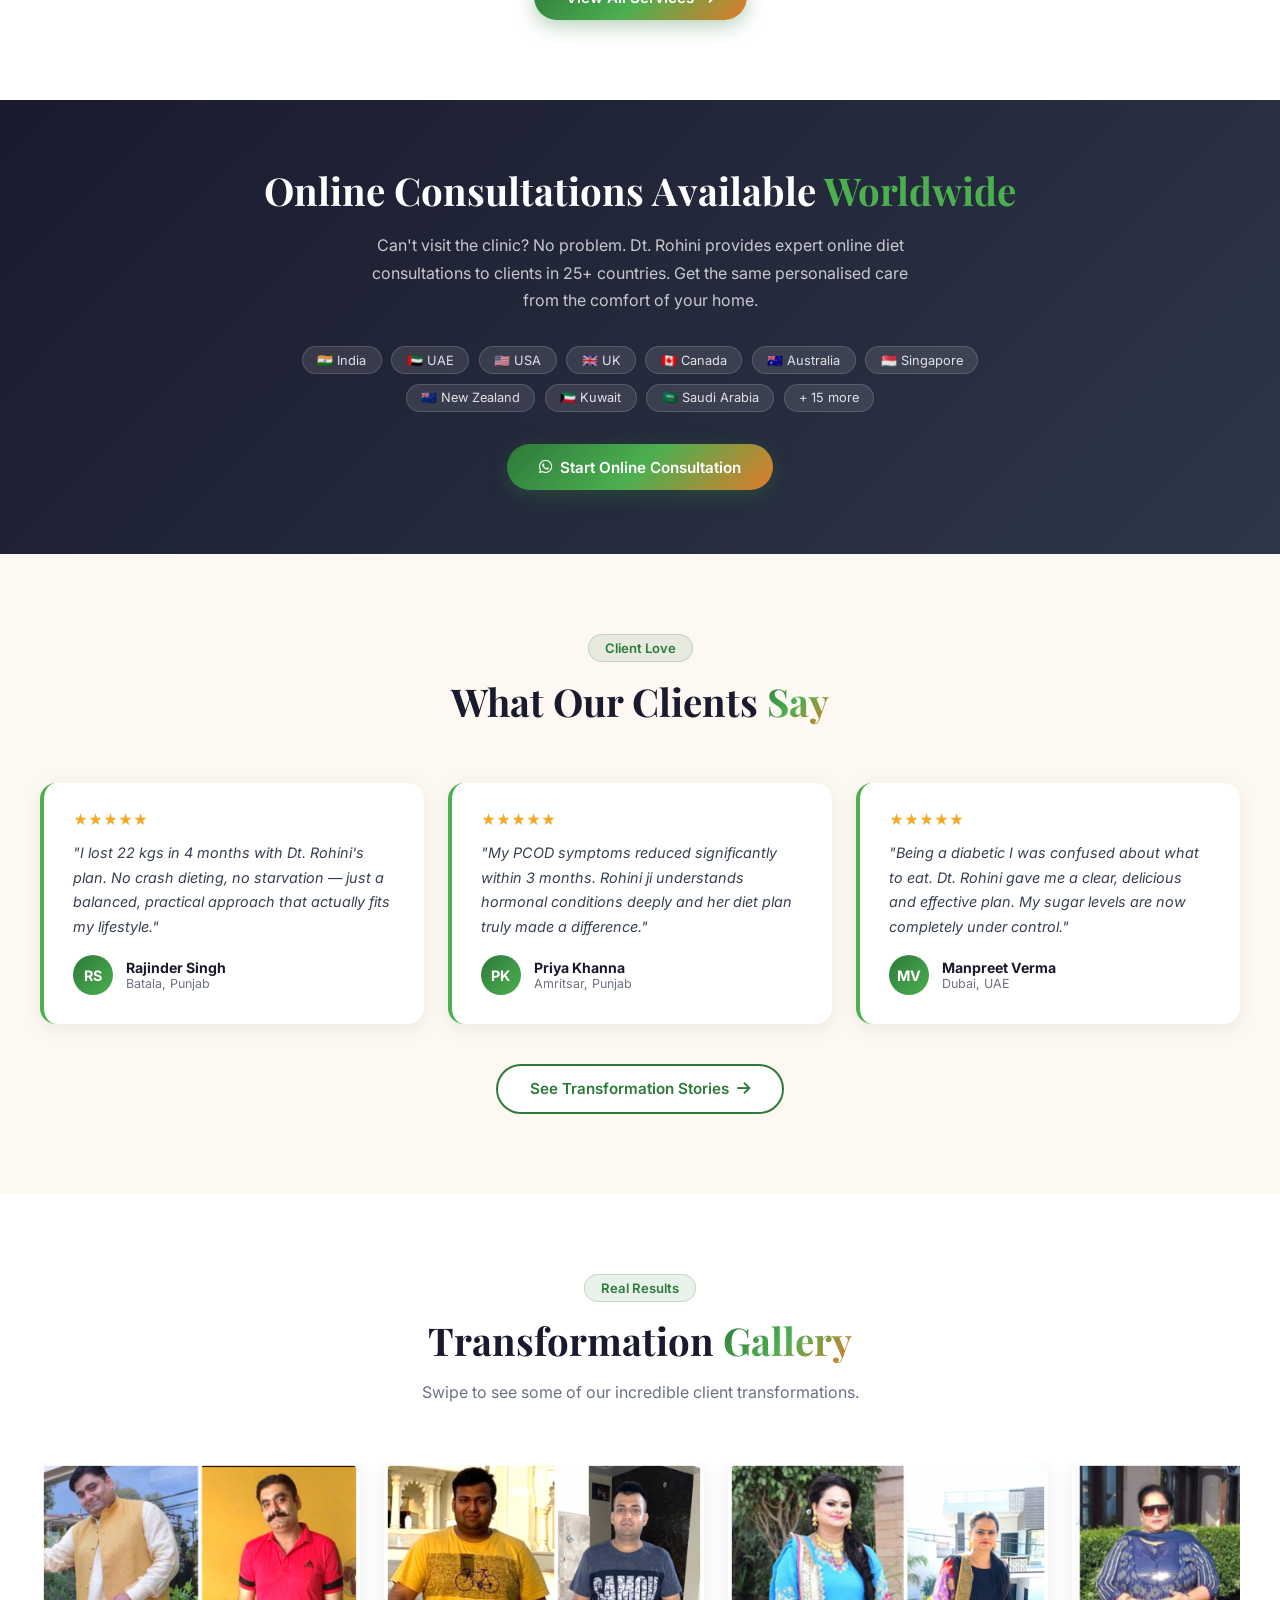
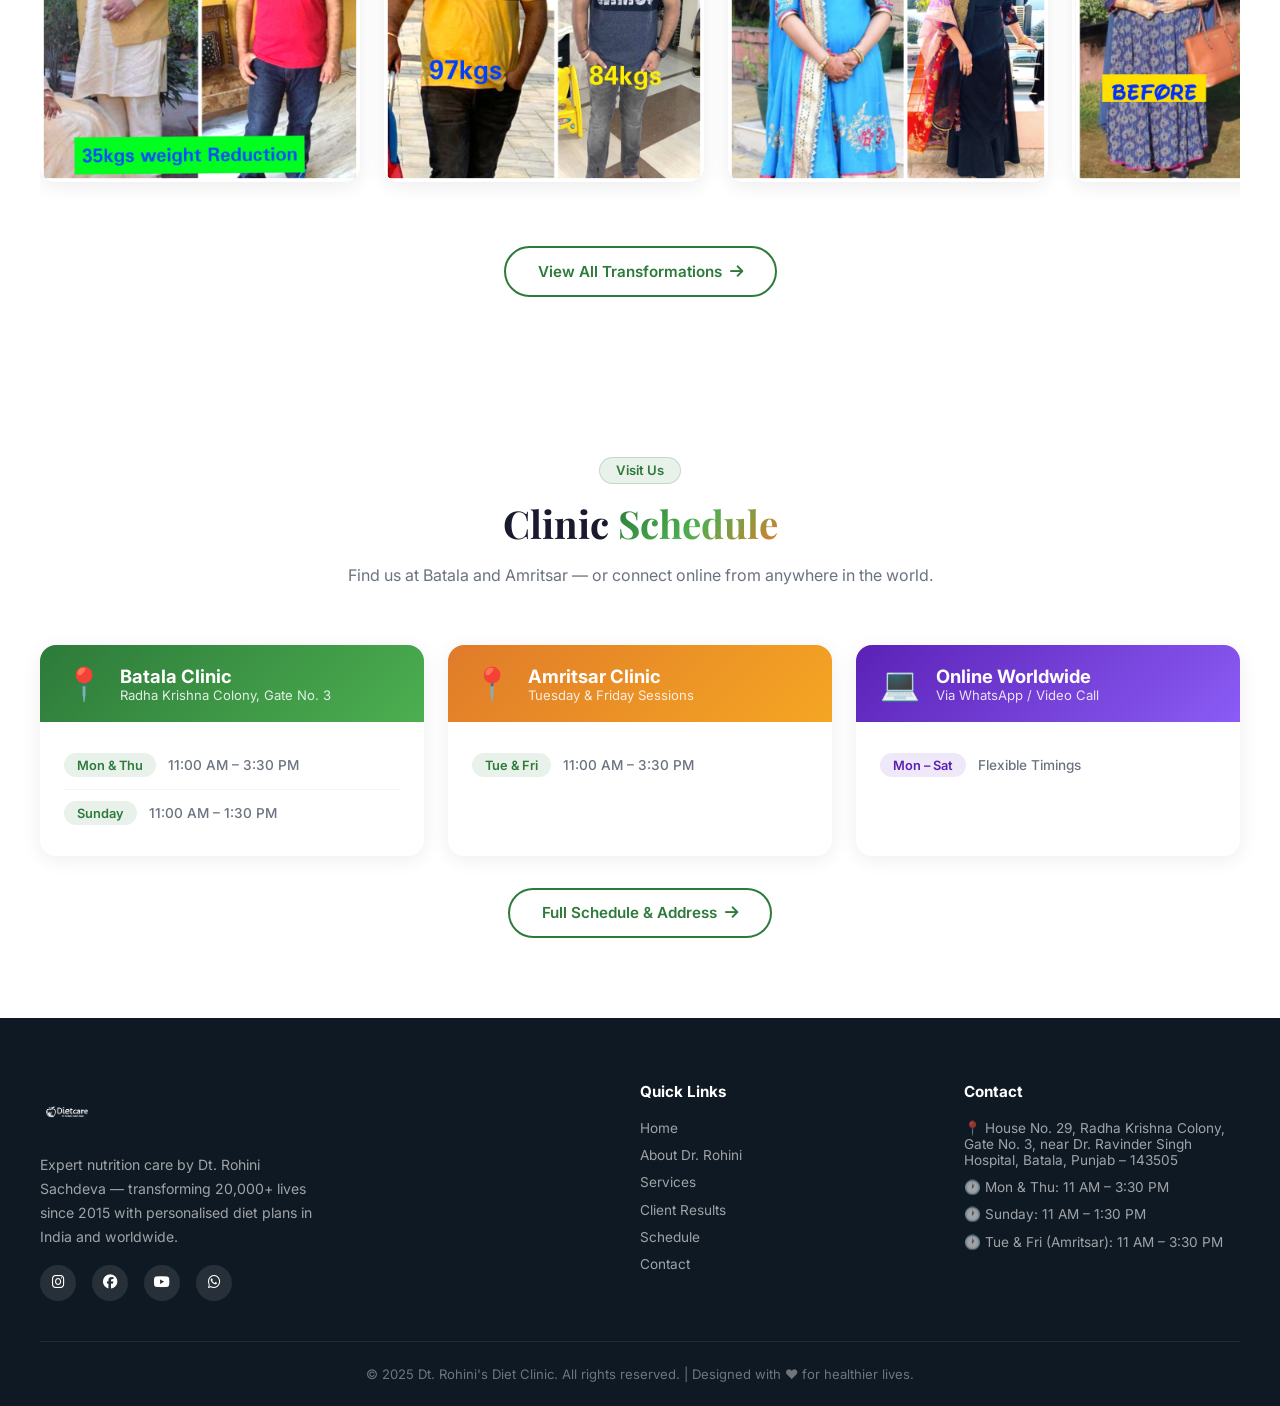
==== commit 36d81028: "Final UI/UX polish: made all cards/items clickable across the site" ====
--- a/index.html
+++ b/index.html
@@ -23,13 +23,13 @@
     @keyframes scroll { 0%{transform:translateX(0)} 100%{transform:translateX(-50%)} }
     .expertise-tag { display: inline-flex; align-items: center; gap: 0.5rem; background: rgba(255,255,255,0.18); color: white; padding: 0.5rem 1.2rem; border-radius: 50px; font-size: 0.88rem; font-weight: 600; flex-shrink:0; }
     .why-grid { display: grid; grid-template-columns: repeat(auto-fill, minmax(220px,1fr)); gap: 1.5rem; margin-top: 2.5rem; }
-    .why-card { background: white; border-radius: 16px; padding: 1.8rem; text-align: center; box-shadow: 0 4px 20px rgba(0,0,0,0.06); transition: all 0.3s; }
-    .why-card:hover { transform: translateY(-6px); box-shadow: 0 15px 40px rgba(0,0,0,0.12); }
+    .why-card { background: white; border-radius: 16px; padding: 1.8rem; text-align: center; box-shadow: 0 4px 20px rgba(0,0,0,0.06); transition: all 0.3s; display: block; text-decoration: none; color: inherit; }
+    .why-card:hover { transform: translateY(-6px); box-shadow: 0 15px 40px rgba(0,0,0,0.12); border-bottom: 3px solid var(--green); }
     .why-icon { font-size: 2.2rem; margin-bottom: 0.8rem; }
     .why-card h4 { font-size: 0.95rem; font-weight: 700; color: #1a1a2e; margin-bottom: 0.4rem; }
     .why-card p { font-size: 0.82rem; color: #6b7280; line-height: 1.5; }
     .testimonial-grid { display: grid; grid-template-columns: repeat(auto-fill, minmax(300px,1fr)); gap: 1.5rem; }
-    .testimonial-card { background: white; border-radius: 16px; padding: 1.8rem; box-shadow: 0 4px 20px rgba(0,0,0,0.07); border-left: 4px solid #4caf50; }
+    .testimonial-card { background: white; border-radius: 16px; padding: 1.8rem; box-shadow: 0 4px 20px rgba(0,0,0,0.07); border-left: 4px solid #4caf50; display: block; text-decoration: none; color: inherit; transition: var(--transition); }
     .testimonial-stars { color: #f5a623; font-size: 0.9rem; margin-bottom: 0.8rem; }
     .testimonial-text { font-size: 0.9rem; color: #374151; line-height: 1.7; margin-bottom: 1rem; font-style: italic; }
     .testimonial-author { display: flex; align-items: center; gap: 0.8rem; }
@@ -166,12 +166,12 @@
       <p class="section-subtitle">Every diet plan is crafted specifically for you — your body, your lifestyle, your goals.</p>
     </div>
     <div class="why-grid">
-      <div class="why-card"><div class="why-icon">🎓</div><h4>Highly Qualified</h4><p>PG Diploma in Dietetics, Apollo Hospital Internship & multiple certifications</p></div>
-      <div class="why-card"><div class="why-icon">📋</div><h4>Personalised Plans</h4><p>Custom diet charts tailored to your medical history and lifestyle</p></div>
-      <div class="why-card"><div class="why-icon">🌐</div><h4>Online & In-Person</h4><p>Consultations available online for clients worldwide or in-clinic</p></div>
-      <div class="why-card"><div class="why-icon">💬</div><h4>Ongoing Support</h4><p>Regular follow-ups and adjustments for best results throughout your journey</p></div>
-      <div class="why-card"><div class="why-icon">🏥</div><h4>Medical Expertise</h4><p>Specialised in chronic conditions — diabetes, PCOD, renal, liver & more</p></div>
-      <div class="why-card"><div class="why-icon">❤️</div><h4>Proven Results</h4><p>20,000+ transformations speak for themselves — real results, real people</p></div>
+      <a href="contact.html" class="why-card"><div class="why-icon">🎓</div><h4>Highly Qualified</h4><p>PG Diploma in Dietetics, Apollo Hospital Internship & multiple certifications</p></a>
+      <a href="contact.html" class="why-card"><div class="why-icon">📋</div><h4>Personalised Plans</h4><p>Custom diet charts tailored to your medical history and lifestyle</p></a>
+      <a href="contact.html" class="why-card"><div class="why-icon">🌐</div><h4>Online & In-Person</h4><p>Consultations available online for clients worldwide or in-clinic</p></a>
+      <a href="contact.html" class="why-card"><div class="why-icon">💬</div><h4>Ongoing Support</h4><p>Regular follow-ups and adjustments for best results throughout your journey</p></a>
+      <a href="contact.html" class="why-card"><div class="why-icon">🏥</div><h4>Medical Expertise</h4><p>Specialised in chronic conditions — diabetes, PCOD, renal, liver & more</p></a>
+      <a href="contact.html" class="why-grid-item why-card"><div class="why-icon">❤️</div><h4>Proven Results</h4><p>20,000+ transformations speak for themselves — real results, real people</p></a>
     </div>
   </div>
 </section>
@@ -278,21 +278,21 @@
       <h2 class="section-title">What Our Clients <span class="gradient-text">Say</span></h2>
     </div>
     <div class="testimonial-grid">
-      <div class="testimonial-card">
+      <a href="contact.html" class="testimonial-card">
         <div class="testimonial-stars">★★★★★</div>
         <p class="testimonial-text">"I lost 22 kgs in 4 months with Dt. Rohini's plan. No crash dieting, no starvation — just a balanced, practical approach that actually fits my lifestyle."</p>
         <div class="testimonial-author"><div class="author-avatar">RS</div><div><div class="author-name">Rajinder Singh</div><div class="author-loc">Batala, Punjab</div></div></div>
-      </div>
-      <div class="testimonial-card">
+      </a>
+      <a href="contact.html" class="testimonial-card">
         <div class="testimonial-stars">★★★★★</div>
         <p class="testimonial-text">"My PCOD symptoms reduced significantly within 3 months. Rohini ji understands hormonal conditions deeply and her diet plan truly made a difference."</p>
         <div class="testimonial-author"><div class="author-avatar">PK</div><div><div class="author-name">Priya Khanna</div><div class="author-loc">Amritsar, Punjab</div></div></div>
-      </div>
-      <div class="testimonial-card">
+      </a>
+      <a href="contact.html" class="testimonial-card">
         <div class="testimonial-stars">★★★★★</div>
         <p class="testimonial-text">"Being a diabetic I was confused about what to eat. Dt. Rohini gave me a clear, delicious and effective plan. My sugar levels are now completely under control."</p>
         <div class="testimonial-author"><div class="author-avatar">MV</div><div><div class="author-name">Manpreet Verma</div><div class="author-loc">Dubai, UAE</div></div></div>
-      </div>
+      </a>
     </div>
     <div style="text-align:center;margin-top:2.5rem;">
       <a href="results.html" class="btn-secondary">See Transformation Stories <i class="fa fa-arrow-right"></i></a>
@@ -309,12 +309,12 @@
       <p class="section-subtitle">Swipe to see some of our incredible client transformations.</p>
     </div>
     <div class="results-scroller">
-      <div class="rs-item"><img src="before affter picture/WhatsApp Image 2026-05-02 at 12.23.19 PM.jpeg" alt="Transformation 1" loading="lazy"/></div>
-      <div class="rs-item"><img src="before affter picture/WhatsApp Image 2026-05-02 at 12.23.19 PM (1).jpeg" alt="Transformation 2" loading="lazy"/></div>
-      <div class="rs-item"><img src="before affter picture/WhatsApp Image 2026-05-02 at 12.23.19 PM (2).jpeg" alt="Transformation 3" loading="lazy"/></div>
-      <div class="rs-item"><img src="before affter picture/WhatsApp Image 2026-05-02 at 12.23.20 PM.jpeg" alt="Transformation 4" loading="lazy"/></div>
-      <div class="rs-item"><img src="before affter picture/WhatsApp Image 2026-05-02 at 12.23.20 PM (1).jpeg" alt="Transformation 5" loading="lazy"/></div>
-      <div class="rs-item"><img src="before affter picture/WhatsApp Image 2026-05-02 at 12.23.21 PM.jpeg" alt="Transformation 6" loading="lazy"/></div>
+      <a href="results.html" class="rs-item"><img src="before affter picture/WhatsApp Image 2026-05-02 at 12.23.19 PM.jpeg" alt="Transformation 1" loading="lazy"/></a>
+      <a href="results.html" class="rs-item"><img src="before affter picture/WhatsApp Image 2026-05-02 at 12.23.19 PM (1).jpeg" alt="Transformation 2" loading="lazy"/></a>
+      <a href="results.html" class="rs-item"><img src="before affter picture/WhatsApp Image 2026-05-02 at 12.23.19 PM (2).jpeg" alt="Transformation 3" loading="lazy"/></a>
+      <a href="results.html" class="rs-item"><img src="before affter picture/WhatsApp Image 2026-05-02 at 12.23.20 PM.jpeg" alt="Transformation 4" loading="lazy"/></a>
+      <a href="results.html" class="rs-item"><img src="before affter picture/WhatsApp Image 2026-05-02 at 12.23.20 PM (1).jpeg" alt="Transformation 5" loading="lazy"/></a>
+      <a href="results.html" class="rs-item"><img src="before affter picture/WhatsApp Image 2026-05-02 at 12.23.21 PM.jpeg" alt="Transformation 6" loading="lazy"/></a>
     </div>
     <div style="text-align:center;margin-top:2rem;">
       <a href="results.html" class="btn-secondary">View All Transformations <i class="fa fa-arrow-right"></i></a>
@@ -331,7 +331,7 @@
       <p class="section-subtitle">Find us at Batala and Amritsar — or connect online from anywhere in the world.</p>
     </div>
     <div class="schedule-cards">
-      <div class="schedule-card">
+      <a href="schedule.html" class="schedule-card">
         <div class="schedule-header batala">
           <span class="schedule-header-icon">📍</span>
           <div><h3>Batala Clinic</h3><p>Radha Krishna Colony, Gate No. 3</p></div>
@@ -340,8 +340,8 @@
           <div class="schedule-row"><span class="day-badge">Mon & Thu</span><span class="schedule-time">11:00 AM – 3:30 PM</span></div>
           <div class="schedule-row"><span class="day-badge">Sunday</span><span class="schedule-time">11:00 AM – 1:30 PM</span></div>
         </div>
-      </div>
-      <div class="schedule-card">
+      </a>
+      <a href="schedule.html" class="schedule-card">
         <div class="schedule-header amritsar">
           <span class="schedule-header-icon">📍</span>
           <div><h3>Amritsar Clinic</h3><p>Tuesday & Friday Sessions</p></div>
@@ -349,8 +349,8 @@
         <div class="schedule-body">
           <div class="schedule-row"><span class="day-badge amritsar">Tue & Fri</span><span class="schedule-time">11:00 AM – 3:30 PM</span></div>
         </div>
-      </div>
-      <div class="schedule-card">
+      </a>
+      <a href="schedule.html" class="schedule-card">
         <div class="schedule-header online">
           <span class="schedule-header-icon">💻</span>
           <div><h3>Online Worldwide</h3><p>Via WhatsApp / Video Call</p></div>
@@ -358,7 +358,7 @@
         <div class="schedule-body">
           <div class="schedule-row"><span class="day-badge" style="background:rgba(91,33,182,0.1);color:#5b21b6;">Mon – Sat</span><span class="schedule-time">Flexible Timings</span></div>
         </div>
-      </div>
+      </a>
     </div>
     <div style="text-align:center;margin-top:2rem;">
       <a href="schedule.html" class="btn-secondary">Full Schedule & Address <i class="fa fa-arrow-right"></i></a>
--- a/css/style.css
+++ b/css/style.css
@@ -20,7 +20,7 @@
 *, *::before, *::after { box-sizing: border-box; margin: 0; padding: 0; }
 html { scroll-behavior: smooth; }
 body { font-family: 'Inter', sans-serif; color: var(--dark); background: var(--white); overflow-x: hidden; }
-a { text-decoration: none; color: inherit; }
+a { text-decoration: none; color: inherit; transition: var(--transition); }
 img { max-width: 100%; display: block; }
 ul { list-style: none; }
 
@@ -263,6 +263,7 @@
 .schedule-card {
   background: white; border-radius: var(--radius); overflow: hidden;
   box-shadow: 0 4px 20px rgba(0,0,0,0.07); transition: var(--transition);
+  display: block; text-decoration: none !important; color: inherit;
 }
 .schedule-card:hover { transform: translateY(-5px); box-shadow: var(--shadow); }
 .schedule-header {
